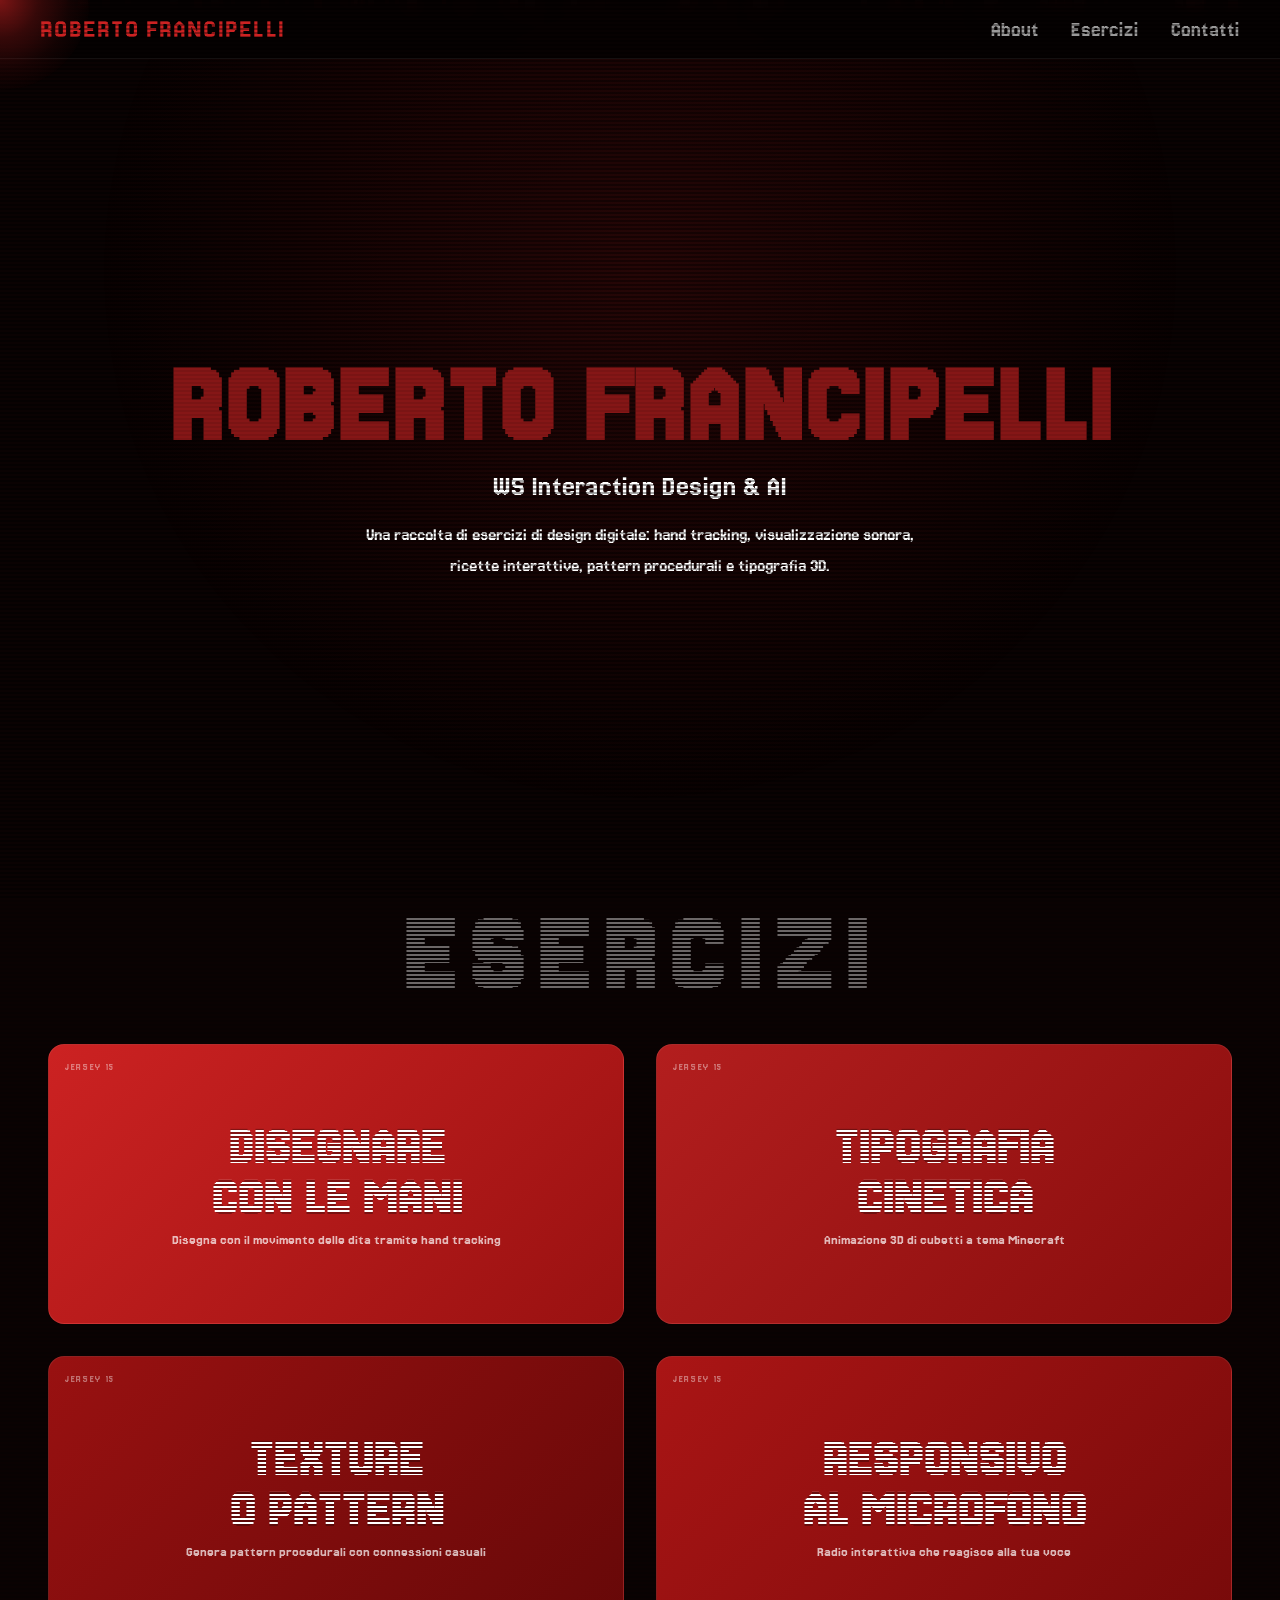
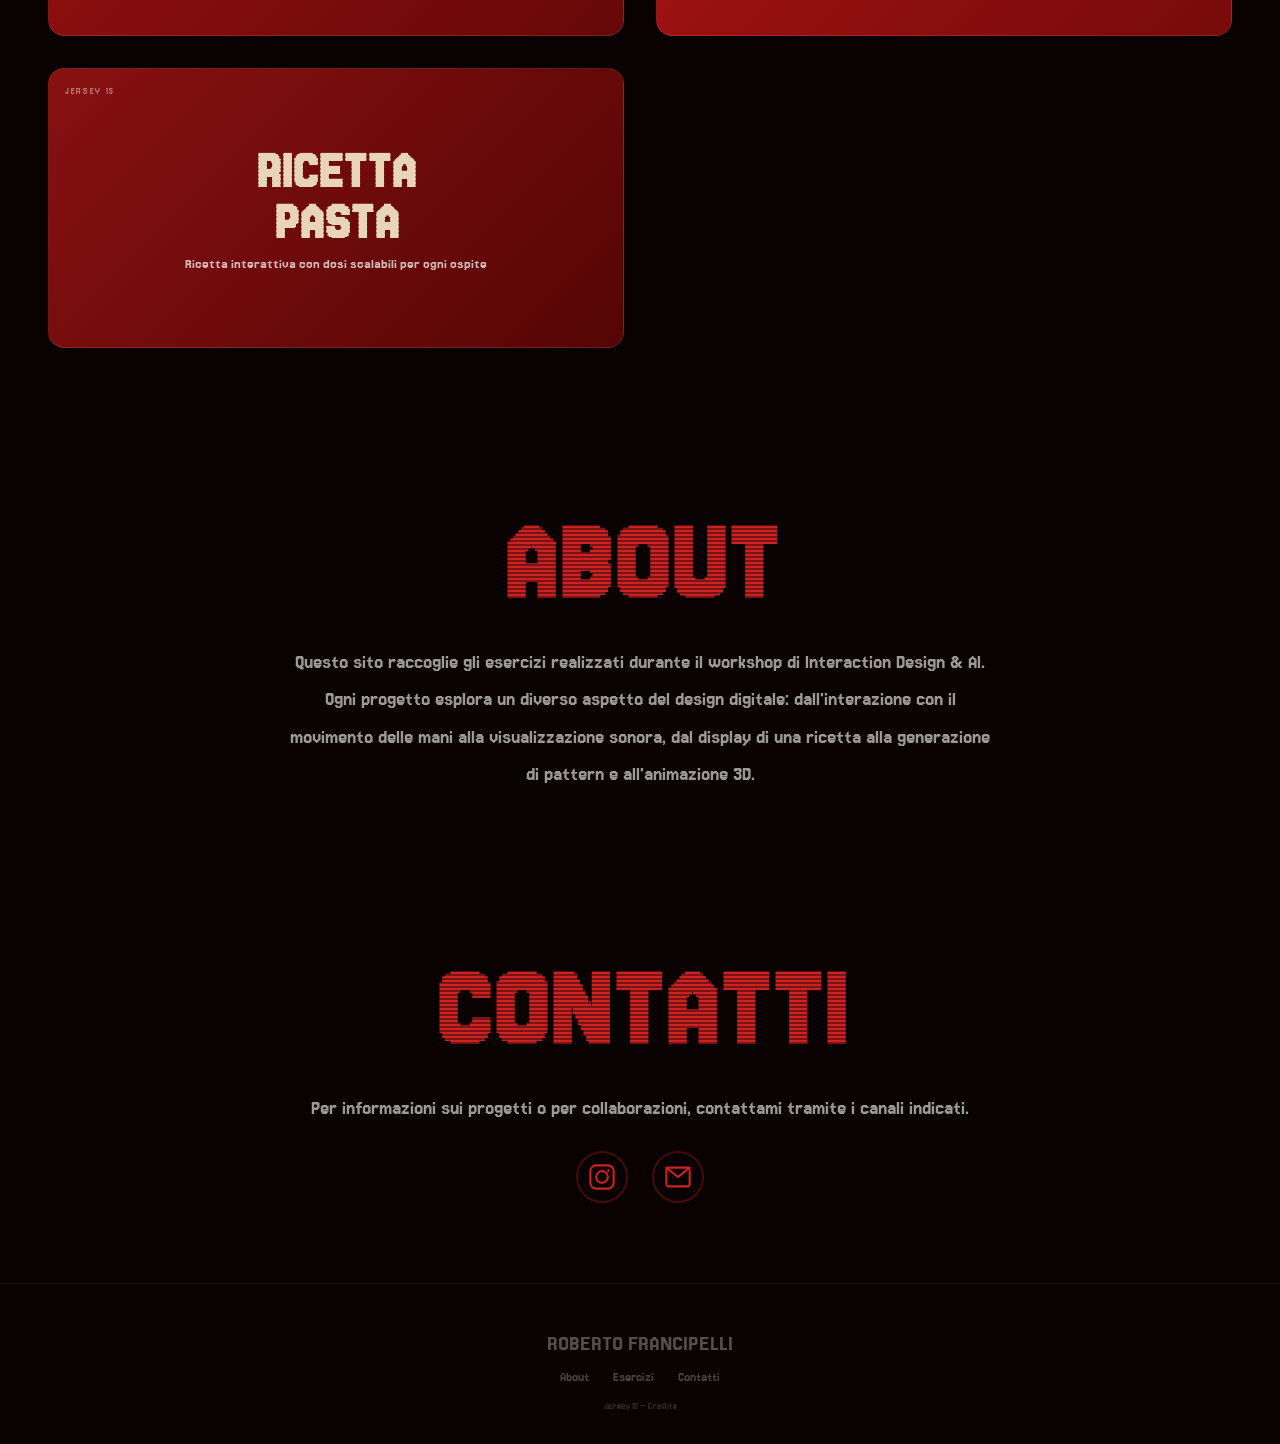
==== codebase/index.html @ 9c60e5fd "Card gradients changed to red shades" ====
<!DOCTYPE html>
<html lang="it">
<head>
<meta charset="UTF-8">
<meta name="viewport" content="width=device-width, initial-scale=1.0">
<title>SITO — Raccolta Esercizi</title>
<link rel="preconnect" href="https://fonts.googleapis.com">
<link rel="preconnect" href="https://fonts.gstatic.com" crossorigin>
<link href="https://fonts.googleapis.com/css2?family=Jersey+10&family=Jersey+15&family=Jersey+20&family=Jersey+25&display=swap" rel="stylesheet">
<style>
* { margin: 0; padding: 0; box-sizing: border-box; }
html, body { width: 100%; min-height: 100vh; }

body {
  font-family: 'Jersey 15', sans-serif;
  background-color: #0a0202;
  background-image: repeating-linear-gradient(
    0deg,
    transparent,
    transparent 2px,
    rgba(0,0,0,0.2) 2px,
    rgba(0,0,0,0.2) 4px
  );
  color: #fff;
  position: relative;
  overflow-x: hidden;
}

/* ── Scanlines CRT overlay ── */
body::after {
  content: '';
  position: fixed;
  inset: 0;
  background: repeating-linear-gradient(
    0deg,
    transparent,
    transparent 2px,
    rgba(0,0,0,0.35) 2px,
    rgba(0,0,0,0.35) 4px
  );
  pointer-events: none;
  z-index: 9998;
}

/* ── Pixel particles ── */
.particles {
  position: fixed;
  inset: 0;
  overflow: hidden;
  pointer-events: none;
  z-index: 0;
}

.pixel {
  position: absolute;
  width: 6px;
  height: 6px;
  background: rgba(204,34,34,0.25);
  image-rendering: pixelated;
  animation: float linear infinite;
}

@keyframes float {
  0%   { transform: translateY(100vh) rotate(0deg); opacity: 0; }
  10%  { opacity: 1; }
  90%  { opacity: 1; }
  100% { transform: translateY(-10vh) rotate(360deg); opacity: 0; }
}

.nav {
  position: fixed;
  top: 0; left: 0; right: 0;
  z-index: 100;
  display: flex;
  align-items: center;
  justify-content: space-between;
  padding: 1rem 2.5rem;
  background: rgba(5,2,2,0.88);
  backdrop-filter: blur(8px);
  border-bottom: 1px solid rgba(255,255,255,0.06);
}

.nav-logo {
  font-family: 'Jersey 25', sans-serif;
  font-size: 1.6rem;
  color: #cc2222;
  letter-spacing: 0.05em;
}

.nav-links {
  display: flex;
  gap: 2rem;
  list-style: none;
}

.nav-links a {
  font-family: 'Jersey 20', sans-serif;
  font-size: 1.4rem;
  color: rgba(255,255,255,0.6);
  text-decoration: none;
  transition: color 0.2s;
}

.nav-links a:hover { color: #cc2222; }

.hero {
  min-height: 100vh;
  display: flex;
  flex-direction: column;
  align-items: center;
  justify-content: center;
  text-align: center;
  padding: 6rem 2rem 4rem;
  position: relative;
  overflow: hidden;
}

.hero::before {
  content: '';
  position: absolute;
  inset: 0;
  background: radial-gradient(ellipse at 50% 30%, rgba(204,34,34,0.15) 0%, transparent 60%);
  pointer-events: none;
}

.hero h1 {
  font-family: 'Jersey 25', sans-serif;
  font-size: clamp(3.5rem, 10vw, 7rem);
  line-height: 1;
  position: relative;
  background: repeating-linear-gradient(
    0deg,
    #cc2222,
    #cc2222 2px,
    #7a1414 2px,
    #7a1414 4px
  );
  -webkit-background-clip: text;
  background-clip: text;
  -webkit-text-fill-color: transparent;
  color: transparent;
}

.hero .sottotitolo {
  font-family: 'Jersey 20', sans-serif;
  font-size: clamp(1.2rem, 2.5vw, 1.8rem);
  color: #fff;
  margin-top: 0.6rem;
  position: relative;
}

.hero .descrizione {
  font-family: 'Jersey 15', sans-serif;
  font-size: clamp(1rem, 1.5vw, 1.2rem);
  color: #fff;
  max-width: 560px;
  margin-top: 1.2rem;
  line-height: 1.6;
  position: relative;
}

.section-title {
  font-family: 'Jersey 25', sans-serif;
  font-size: clamp(3.5rem, 10vw, 7rem);
  text-align: center;
  margin-bottom: 2rem;
  letter-spacing: 0.1em;
  position: relative;
  background: repeating-linear-gradient(
    0deg,
    rgba(255,255,255,0.4),
    rgba(255,255,255,0.4) 2px,
    rgba(0,0,0,0.3) 2px,
    rgba(0,0,0,0.3) 4px
  );
  -webkit-background-clip: text;
  background-clip: text;
  -webkit-text-fill-color: transparent;
  color: transparent;
}

.exercises {
  width: 100%;
  padding: 0 3rem 5rem;
}

.grid {
  display: grid;
  grid-template-columns: repeat(2, 1fr);
  gap: 2rem;
}

.card {
  border-radius: 16px;
  padding: 4rem 2rem;
  display: flex;
  flex-direction: column;
  justify-content: center;
  align-items: center;
  text-align: center;
  cursor: pointer;
  text-decoration: none;
  color: #fff;
  position: relative;
  min-height: 280px;
  border: 1px solid rgba(255,255,255,0.08);
  transition: transform 0.35s cubic-bezier(0.25,0.46,0.45,0.94), box-shadow 0.35s ease;
}

.card:hover {
  transform: translateY(-6px);
  box-shadow: 0 20px 40px rgba(0,0,0,0.4);
}

.card h2 {
  font-family: 'Jersey 25', sans-serif;
  font-size: clamp(2rem, 4vw, 3.5rem);
  margin-bottom: 0.5rem;
  position: relative;
  z-index: 1;
  background: repeating-linear-gradient(
    0deg,
    #fff,
    #fff 2px,
    rgba(0,0,0,0.3) 2px,
    rgba(0,0,0,0.3) 4px
  );
  -webkit-background-clip: text;
  background-clip: text;
  -webkit-text-fill-color: transparent;
  color: transparent;
}

.card p {
  font-family: 'Jersey 15', sans-serif;
  font-size: clamp(0.8rem, 1.2vw, 1rem);
  opacity: 0.7;
  position: relative;
  z-index: 1;
}

.card-etichetta {
  position: absolute;
  top: 1rem;
  left: 1rem;
  font-family: 'Jersey 10', sans-serif;
  font-size: 0.7rem;
  text-transform: uppercase;
  letter-spacing: 0.15em;
  opacity: 0.4;
}

.card-disegnare  { background: linear-gradient(135deg, #cc2222, #991111); }
.card-tipografia { background: linear-gradient(135deg, #b31e1e, #880d0d); }
.card-texture    { background: linear-gradient(135deg, #991111, #660808); }
.card-responsivo { background: linear-gradient(135deg, #aa1515, #770a0a); }
.card-ricetta    { background: linear-gradient(135deg, #881111, #550505); }
.card-ricetta h2 { -webkit-text-fill-color: #e8d5b7; color: #e8d5b7; }

/* ── About ── */
.section {
  width: 100%;
  padding: 5rem 3rem;
  text-align: center;
}

.section-content {
  max-width: 700px;
  margin: 0 auto;
}

.section h2 {
  font-family: 'Jersey 25', sans-serif;
  font-size: clamp(3.5rem, 10vw, 7rem);
  margin-bottom: 1.5rem;
  position: relative;
  background: repeating-linear-gradient(
    0deg,
    #cc2222,
    #cc2222 2px,
    #7a1414 2px,
    #7a1414 4px
  );
  -webkit-background-clip: text;
  background-clip: text;
  -webkit-text-fill-color: transparent;
  color: transparent;
}

.section p {
  font-family: 'Jersey 15', sans-serif;
  font-size: clamp(1rem, 1.8vw, 1.3rem);
  color: rgba(255,255,255,0.6);
  line-height: 1.8;
}

.contatti-icons {
  display: flex;
  justify-content: center;
  gap: 1.5rem;
  margin-top: 1.5rem;
}

.contatti-icon {
  display: flex;
  align-items: center;
  justify-content: center;
  width: 52px;
  height: 52px;
  border: 2px solid rgba(204,34,34,0.3);
  border-radius: 50%;
  color: #cc2222;
  transition: all 0.3s ease;
}

.contatti-icon:hover {
  background: rgba(204,34,34,0.1);
  border-color: #cc2222;
  transform: translateY(-3px);
}

.contatti-link {
  display: inline-block;
  font-family: 'Jersey 20', sans-serif;
  font-size: clamp(1.2rem, 2vw, 1.6rem);
  color: #cc2222;
  text-decoration: none;
  border: 2px solid rgba(204,34,34,0.3);
  padding: 0.8rem 2rem;
  border-radius: 8px;
  margin-top: 1.5rem;
  transition: all 0.3s ease;
}

.contatti-link:hover {
  background: rgba(204,34,34,0.1);
  border-color: #cc2222;
}

/* ── Footer ── */
footer {
  text-align: center;
  padding: 3rem 2rem 2rem;
  border-top: 1px solid rgba(255,255,255,0.06);
}

.footer-brand {
  font-family: 'Jersey 25', sans-serif;
  font-size: 1.4rem;
  color: rgba(255,255,255,0.3);
  margin-bottom: 1rem;
}

.footer-links {
  display: flex;
  justify-content: center;
  gap: 1.5rem;
  margin-bottom: 1rem;
  flex-wrap: wrap;
}

.footer-links a {
  font-family: 'Jersey 15', sans-serif;
  font-size: 0.9rem;
  color: rgba(255,255,255,0.25);
  text-decoration: none;
  transition: color 0.2s;
}

.footer-links a:hover { color: #cc2222; }

.footer-copy {
  font-family: 'Jersey 10', sans-serif;
  font-size: 0.7rem;
  color: rgba(255,255,255,0.15);
}

/* ── Responsive ── */
@media (max-width: 900px) {
  .grid { grid-template-columns: repeat(2, 1fr); }
}

@media (max-width: 600px) {
  .grid { grid-template-columns: 1fr; }
  .nav { padding: 0.8rem 1.2rem; }
  .nav-links { gap: 1rem; }
  .hero { min-height: 80vh; padding: 5rem 1.5rem 3rem; }
  .exercises { padding: 0 1.2rem 3rem; }
  .card { min-height: 160px; padding: 1.8rem 1rem; }
}
</style>
</head>
<body>

  <div class="particles" id="particles"></div>

  <script>
  const colors = ['rgba(204,34,34,0.3)', 'rgba(204,34,34,0.2)', 'rgba(255,80,80,0.15)', 'rgba(150,20,20,0.25)'];
  const sizes = [4, 6, 8, 10];
  const p = document.getElementById('particles');
  for (let i = 0; i < 60; i++) {
    const el = document.createElement('div');
    el.className = 'pixel';
    el.style.left = Math.random() * 100 + '%';
    el.style.width = sizes[Math.floor(Math.random() * sizes.length)] + 'px';
    el.style.height = el.style.width;
    el.style.background = colors[Math.floor(Math.random() * colors.length)];
    el.style.animationDuration = (25 + Math.random() * 30) + 's';
    el.style.animationDelay = (Math.random() * 30) + 's';
    p.appendChild(el);
  }

  /* ── Cursor glow + sparks ── */
  const glow = document.createElement('div');
  glow.style.cssText = 'position:fixed;pointer-events:none;z-index:9999;width:180px;height:180px;border-radius:50%;background:radial-gradient(circle,rgba(204,34,34,0.6),rgba(204,34,34,0.25) 30%,rgba(204,34,34,0.08) 55%,transparent 75%);transform:translate(-50%,-50%)';
  document.body.appendChild(glow);

  document.addEventListener('mousemove', (e) => {
    glow.style.left = e.clientX + 'px';
    glow.style.top = e.clientY + 'px';

    if (Math.random() > 0.7) {
      const spark = document.createElement('div');
      const size = 3 + Math.random() * 5;
      const angle = Math.random() * Math.PI * 2;
      const dist = 20 + Math.random() * 40;
      spark.style.cssText = `position:fixed;left:${e.clientX}px;top:${e.clientY}px;width:${size}px;height:${size}px;background:rgba(204,34,34,${0.3 + Math.random()*0.4});border-radius:50%;pointer-events:none;z-index:9999;transition:transform ${0.5 + Math.random()*0.5}s linear,opacity ${0.5 + Math.random()*0.5}s ease`;
      document.body.appendChild(spark);
      requestAnimationFrame(() => {
        spark.style.transform = `translate(${Math.cos(angle)*dist}px,${Math.sin(angle)*dist}px) scale(0)`;
        spark.style.opacity = '0';
      });
      setTimeout(() => spark.remove(), 1000);
    }
  });
  </script>

  <nav class="nav">
    <div class="nav-logo">ROBERTO FRANCIPELLI</div>
    <ul class="nav-links">
      <li><a href="#about">About</a></li>
      <li><a href="#esercizi">Esercizi</a></li>
      <li><a href="#contatti">Contatti</a></li>
    </ul>
  </nav>

  <section class="hero">
    <h1>ROBERTO FRANCIPELLI</h1>
    <p class="sottotitolo">WS Interaction Design &amp; AI</p>
    <p class="descrizione">Una raccolta di esercizi di design digitale: hand tracking, visualizzazione sonora, ricette interattive, pattern procedurali e tipografia 3D.</p>
  </section>

  <section class="exercises" id="esercizi">
    <h2 class="section-title">ESERCIZI</h2>
    <div class="grid">

      <a class="card card-disegnare" href="../DISEGNARE CON LE MANI/codebase/index.html">
        <span class="card-etichetta">Jersey 15</span>
        <h2>DISEGNARE<br>CON LE MANI</h2>
        <p>Disegna con il movimento delle dita tramite hand tracking</p>
      </a>

      <a class="card card-tipografia" href="../TIPOGRAFIA CINETICA/index.html">
        <span class="card-etichetta">Jersey 15</span>
        <h2>TIPOGRAFIA<br>CINETICA</h2>
        <p>Animazione 3D di cubetti a tema Minecraft</p>
      </a>

      <a class="card card-texture" href="../TEXTURE O PATTERN/index.html">
        <span class="card-etichetta">Jersey 15</span>
        <h2>TEXTURE<br>O PATTERN</h2>
        <p>Genera pattern procedurali con connessioni casuali</p>
      </a>

      <a class="card card-responsivo" href="../RESPONSIVO AL MICROFONO/codebase/index.html">
        <span class="card-etichetta">Jersey 15</span>
        <h2>RESPONSIVO<br>AL MICROFONO</h2>
        <p>Radio interattiva che reagisce alla tua voce</p>
      </a>

      <a class="card card-ricetta" href="../RICETTA PASTA CON IL NERO DI SEPPIA/index.html">
        <span class="card-etichetta">Jersey 15</span>
        <h2>RICETTA<br>PASTA</h2>
        <p>Ricetta interattiva con dosi scalabili per ogni ospite</p>
      </a>

    </div>
  </section>

  <section class="section" id="about">
    <div class="section-content">
      <h2>ABOUT</h2>
      <p>Questo sito raccoglie gli esercizi realizzati durante il workshop di Interaction Design &amp; AI. Ogni progetto esplora un diverso aspetto del design digitale: dall'interazione con il movimento delle mani alla visualizzazione sonora, dal display di una ricetta alla generazione di pattern e all'animazione 3D.</p>
    </div>
  </section>

  <section class="section" id="contatti">
    <div class="section-content">
      <h2>CONTATTI</h2>
      <p>Per informazioni sui progetti o per collaborazioni, contattami tramite i canali indicati.</p>
      <div class="contatti-icons">
        <a class="contatti-icon" href="https://instagram.com" target="_blank" rel="noopener" aria-label="Instagram">
          <svg width="28" height="28" viewBox="0 0 24 24" fill="none" stroke="currentColor" stroke-width="1.8" stroke-linecap="round" stroke-linejoin="round">
            <rect x="2" y="2" width="20" height="20" rx="5" ry="5"/>
            <circle cx="12" cy="12" r="5"/>
            <circle cx="17.5" cy="6.5" r="1.2" fill="currentColor" stroke="none"/>
          </svg>
        </a>
        <a class="contatti-icon" href="mailto:roberto.francipelli@example.com" aria-label="Gmail">
          <svg width="28" height="28" viewBox="0 0 24 24" fill="none" stroke="currentColor" stroke-width="1.8" stroke-linecap="round" stroke-linejoin="round">
            <rect x="2" y="4" width="20" height="16" rx="2"/>
            <path d="M2 4l10 8 10-8"/>
          </svg>
        </a>
      </div>
    </div>
  </section>

  <footer>
    <div class="footer-brand">ROBERTO FRANCIPELLI</div>
    <div class="footer-links">
      <a href="#about">About</a>
      <a href="#esercizi">Esercizi</a>
      <a href="#contatti">Contatti</a>
    </div>
    <p class="footer-copy">Jersey 10 — Credits</p>
  </footer>

</body>
</html>
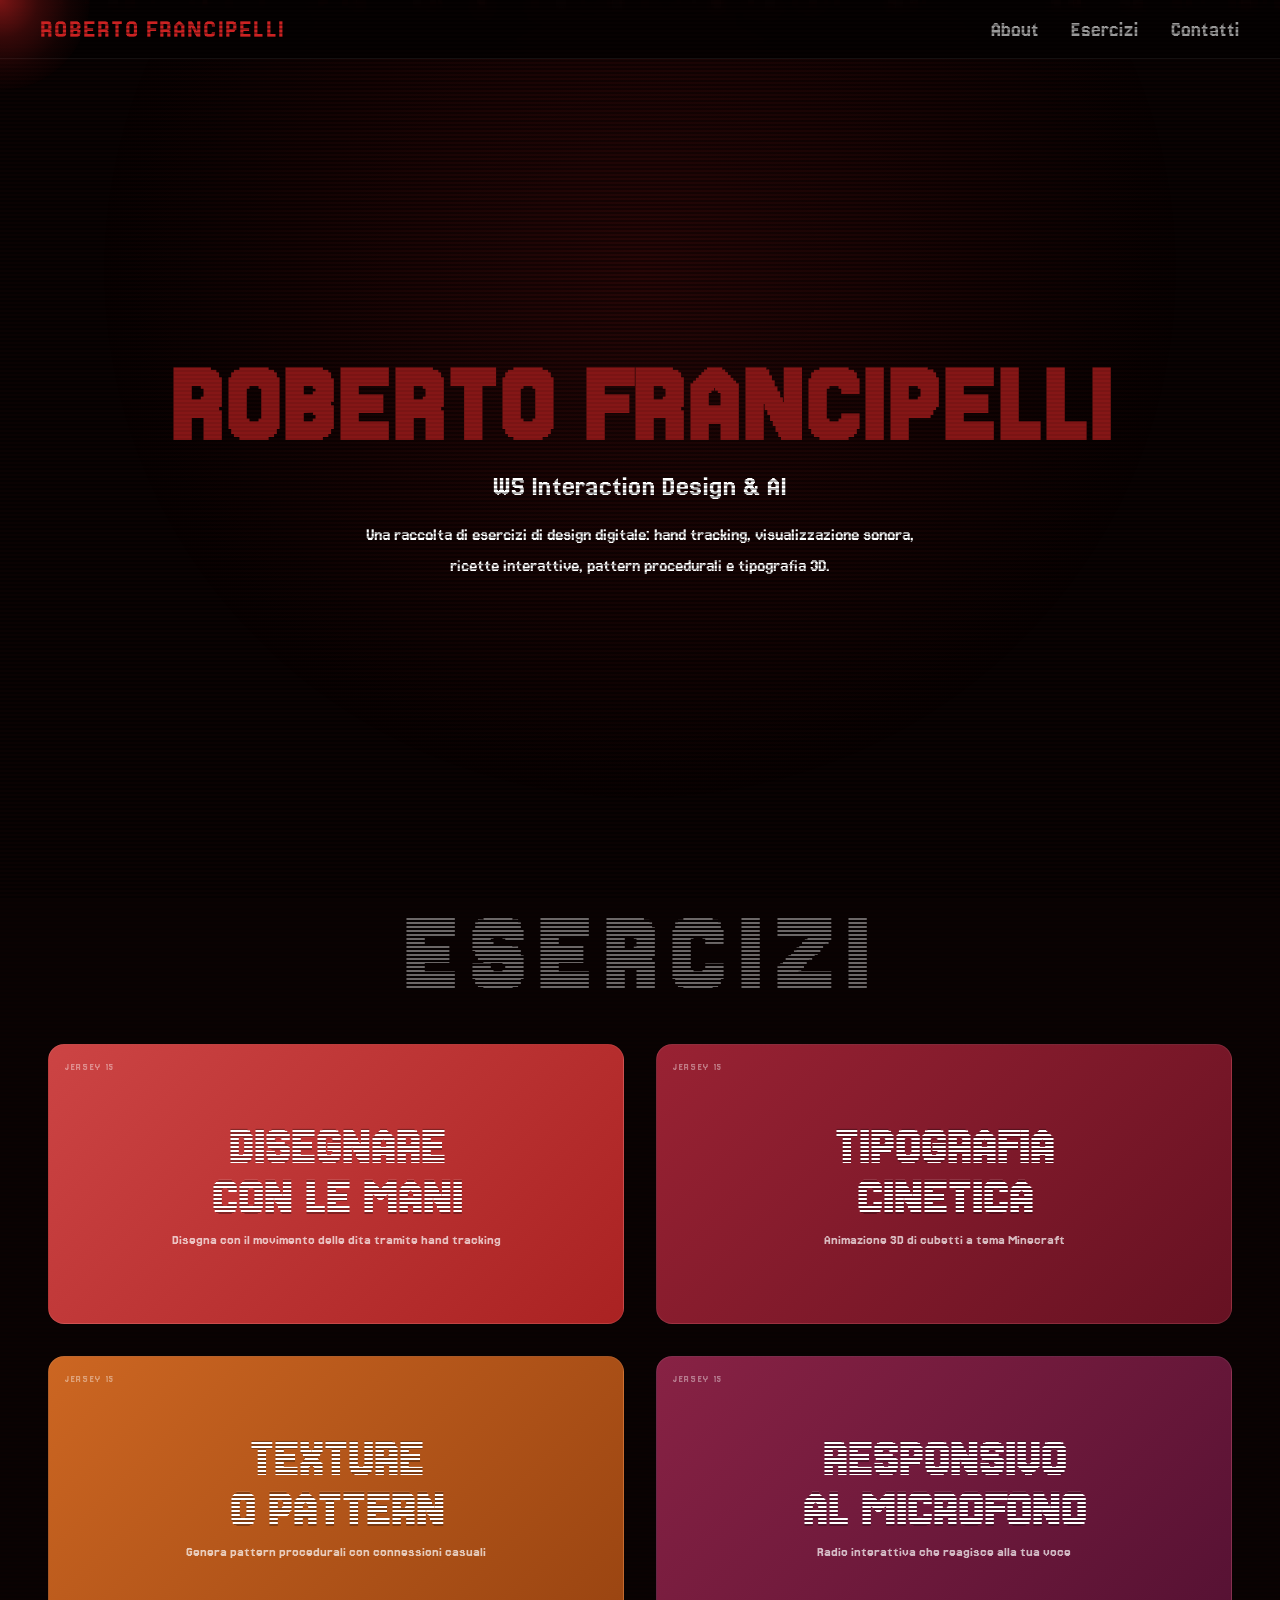
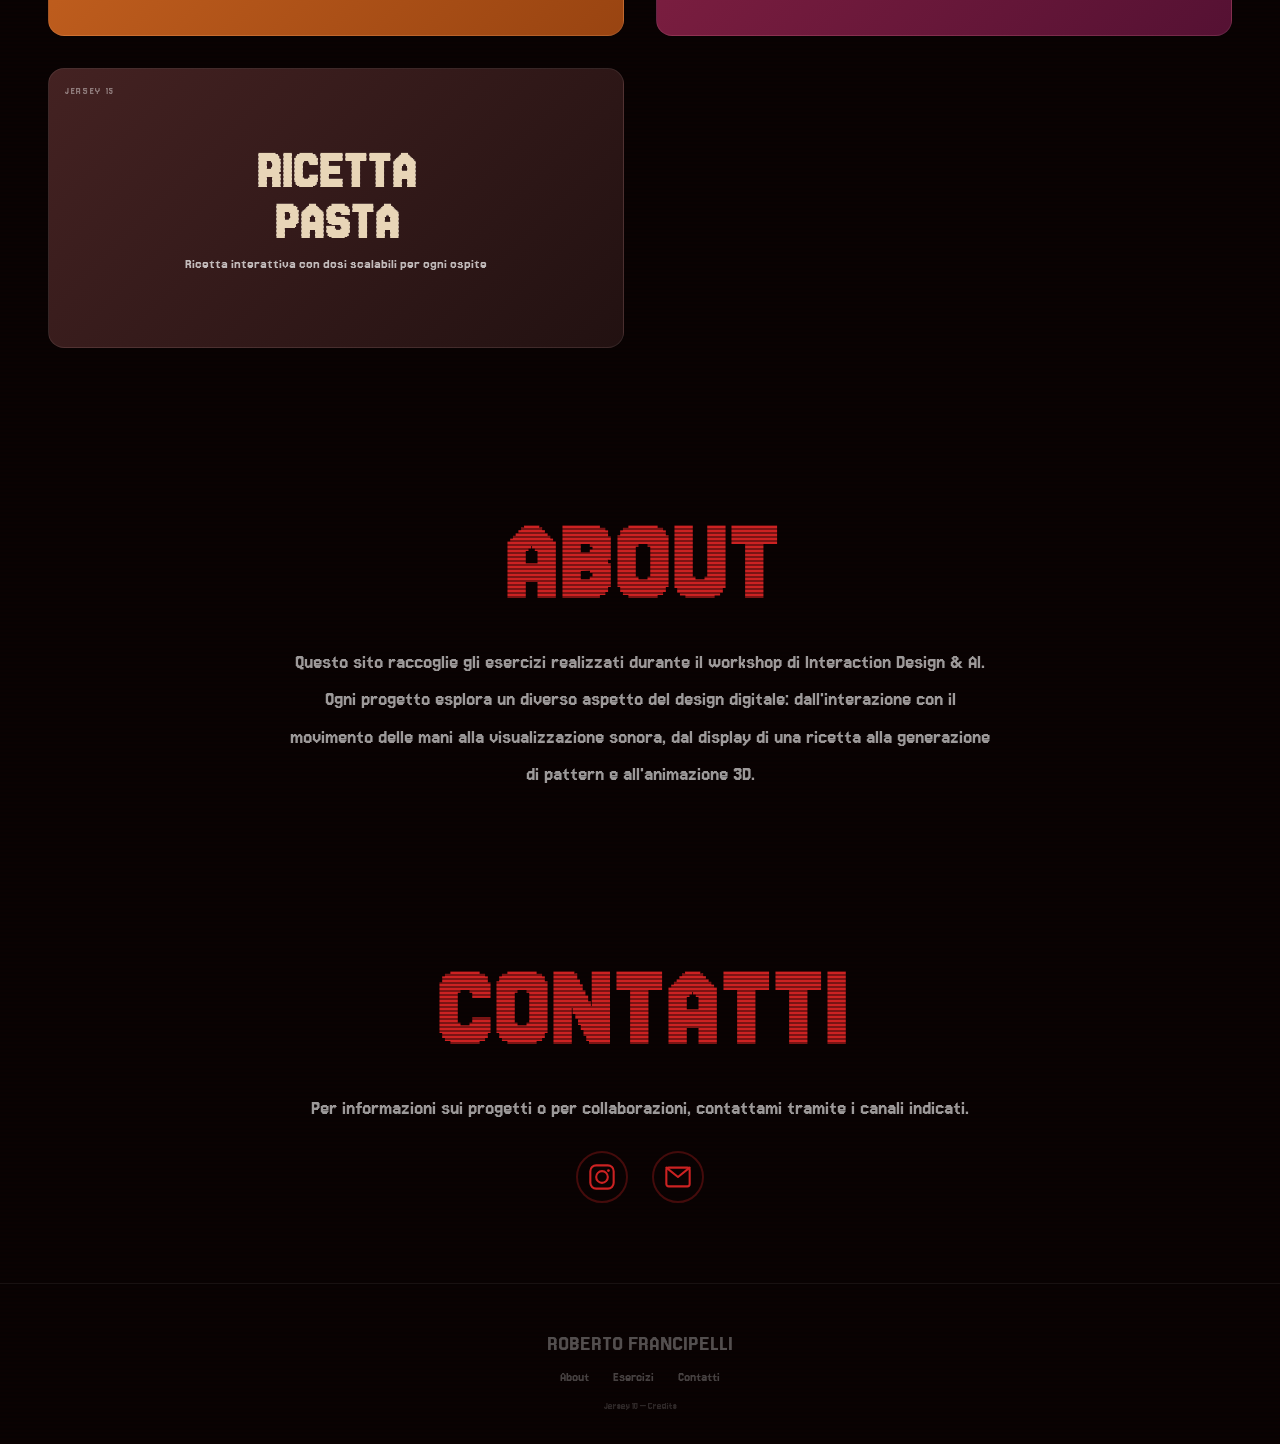
==== commit 48393c71: "More varied red gradients for cards" ====
--- a/codebase/index.html
+++ b/codebase/index.html
@@ -250,11 +250,11 @@
   opacity: 0.4;
 }
 
-.card-disegnare  { background: linear-gradient(135deg, #cc2222, #991111); }
-.card-tipografia { background: linear-gradient(135deg, #b31e1e, #880d0d); }
-.card-texture    { background: linear-gradient(135deg, #991111, #660808); }
-.card-responsivo { background: linear-gradient(135deg, #aa1515, #770a0a); }
-.card-ricetta    { background: linear-gradient(135deg, #881111, #550505); }
+.card-disegnare  { background: linear-gradient(135deg, #cc4444, #aa2222); }
+.card-tipografia { background: linear-gradient(135deg, #992233, #661122); }
+.card-texture    { background: linear-gradient(135deg, #cc6622, #994411); }
+.card-responsivo { background: linear-gradient(135deg, #882244, #551133); }
+.card-ricetta    { background: linear-gradient(135deg, #442222, #221111); }
 .card-ricetta h2 { -webkit-text-fill-color: #e8d5b7; color: #e8d5b7; }
 
 /* ── About ── */
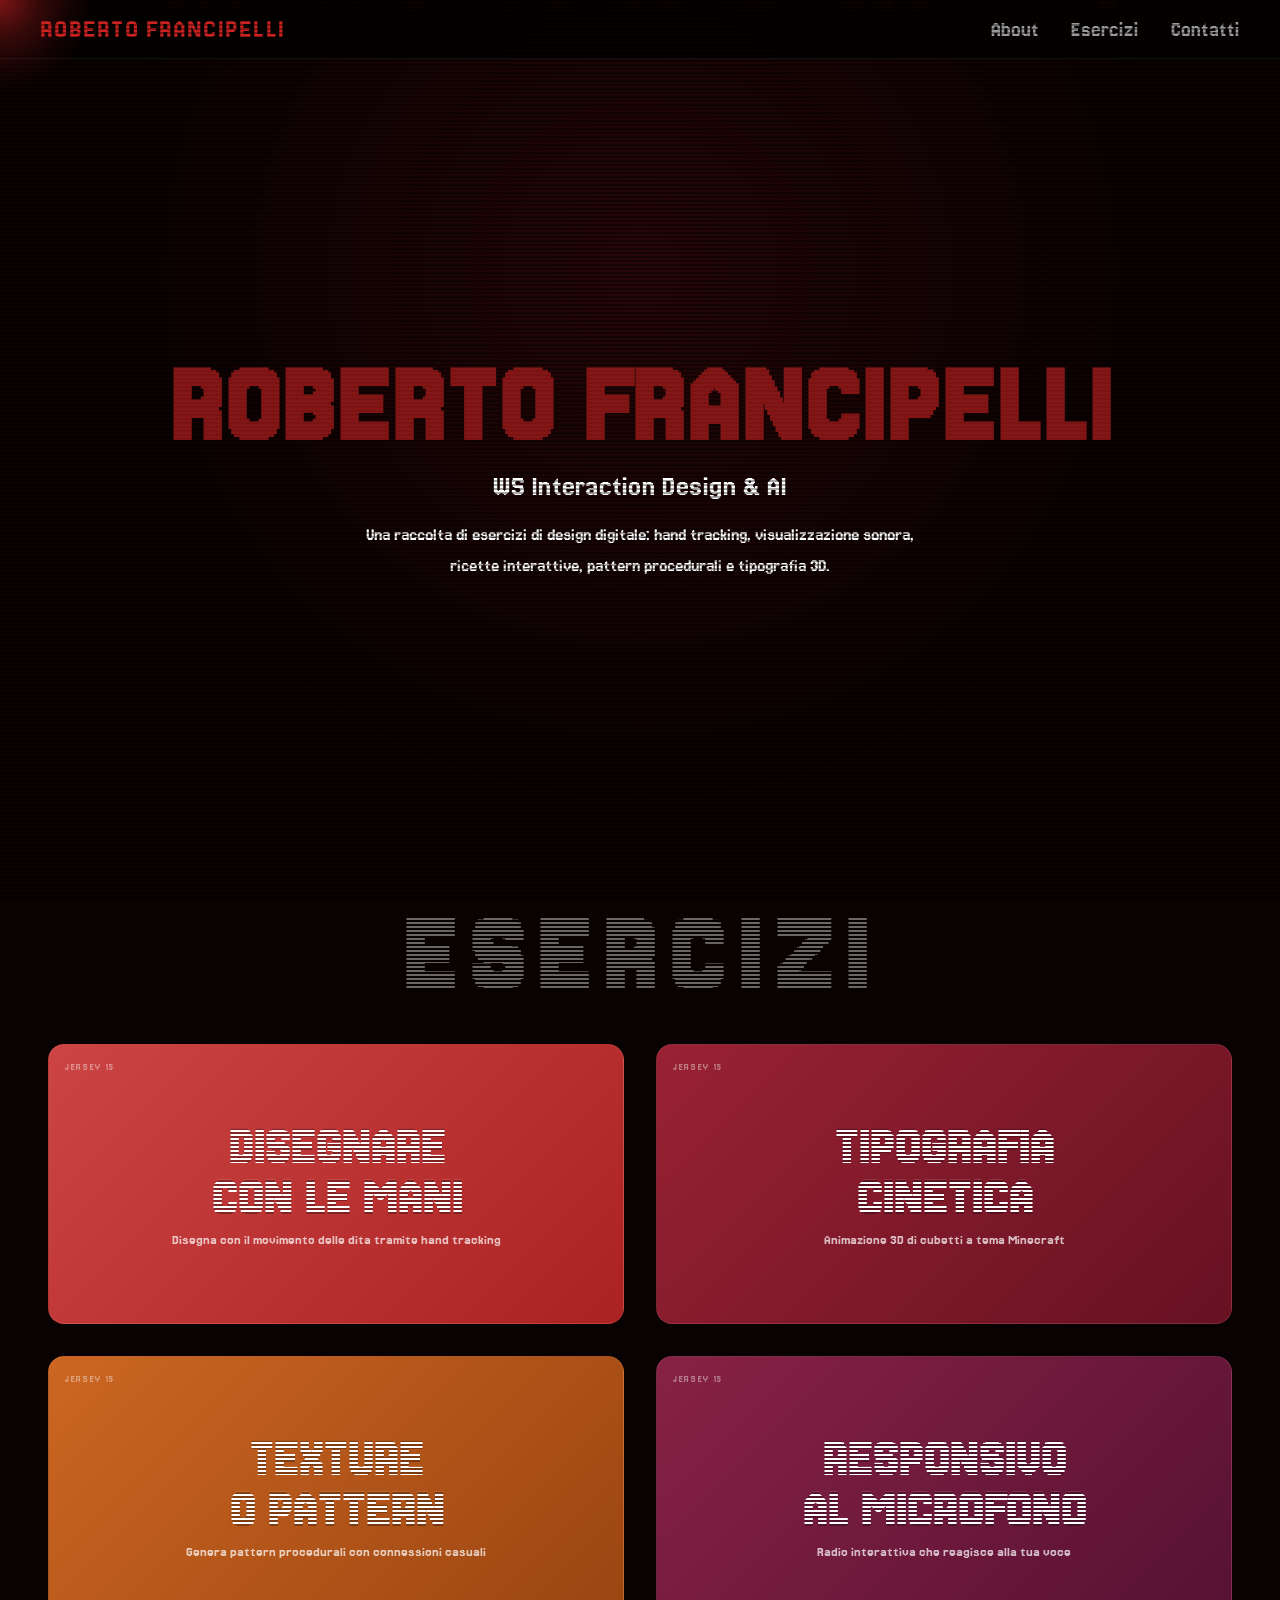
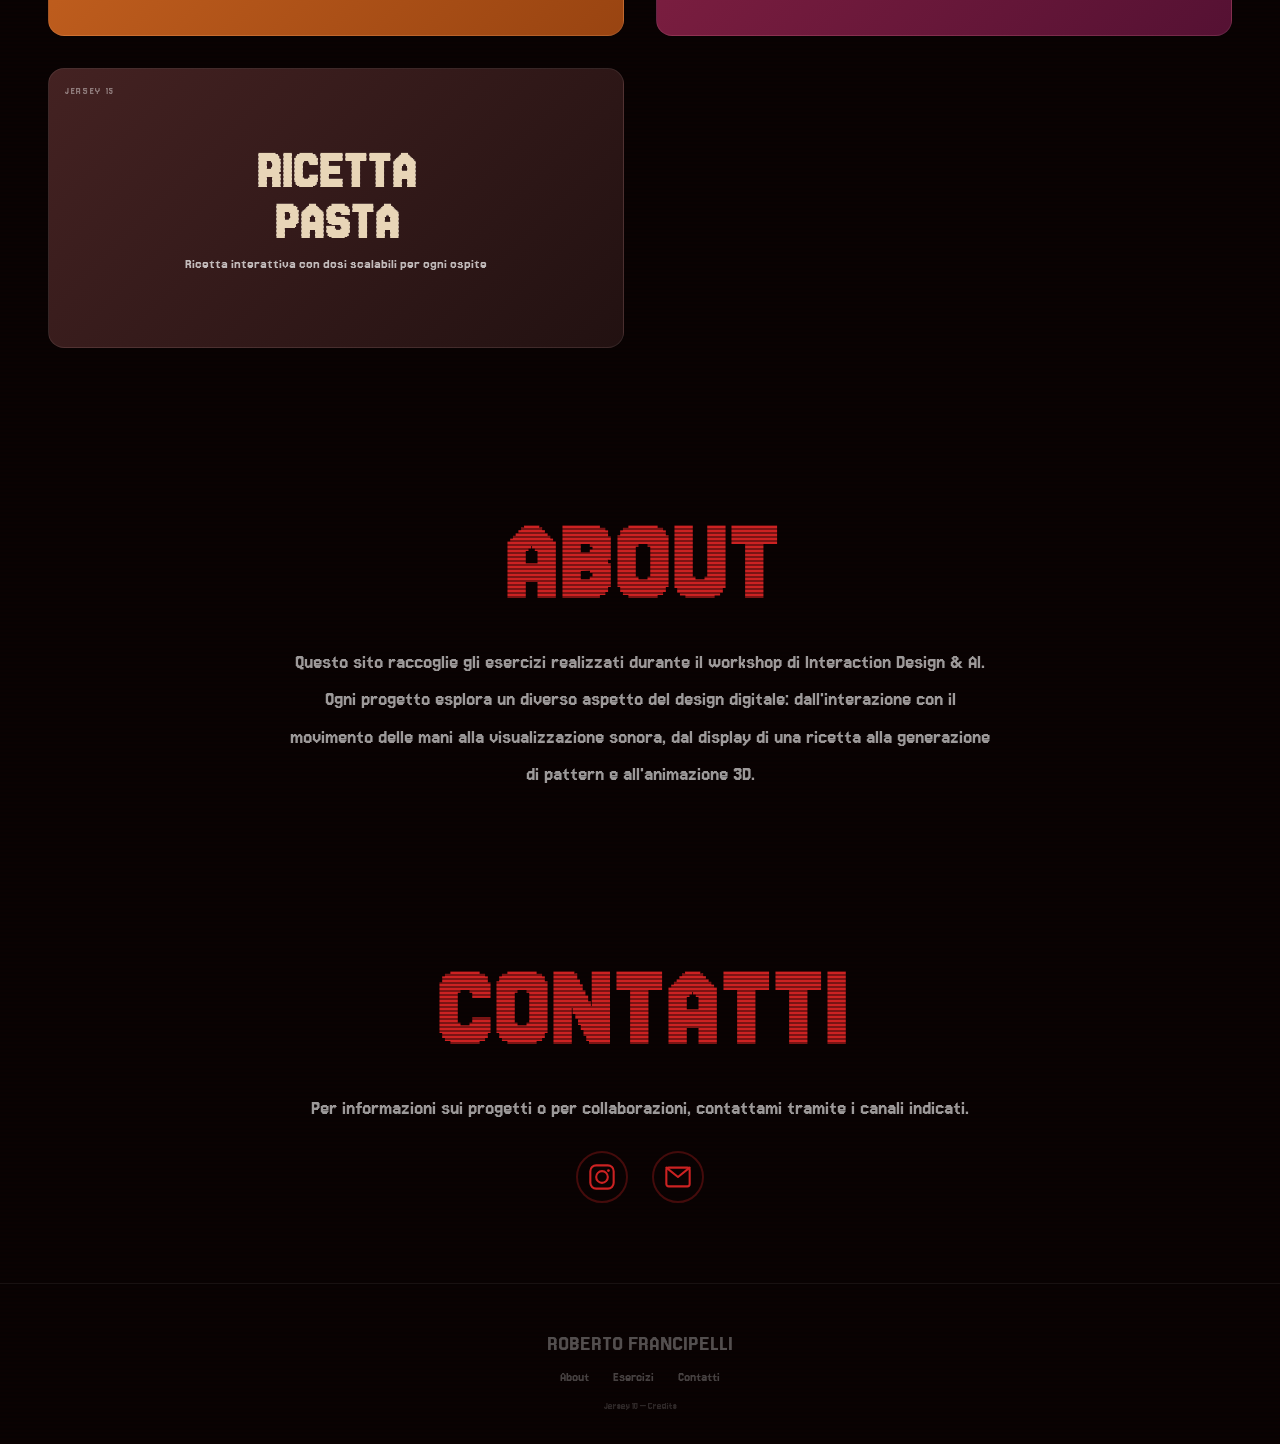
==== commit 19d0c3e2: "Update Instagram link" ====
--- a/codebase/index.html
+++ b/codebase/index.html
@@ -499,7 +499,7 @@
       <h2>CONTATTI</h2>
       <p>Per informazioni sui progetti o per collaborazioni, contattami tramite i canali indicati.</p>
       <div class="contatti-icons">
-        <a class="contatti-icon" href="https://instagram.com" target="_blank" rel="noopener" aria-label="Instagram">
+        <a class="contatti-icon" href="https://www.instagram.com/roberto_francipelli/" target="_blank" rel="noopener" aria-label="Instagram">
           <svg width="28" height="28" viewBox="0 0 24 24" fill="none" stroke="currentColor" stroke-width="1.8" stroke-linecap="round" stroke-linejoin="round">
             <rect x="2" y="2" width="20" height="20" rx="5" ry="5"/>
             <circle cx="12" cy="12" r="5"/>
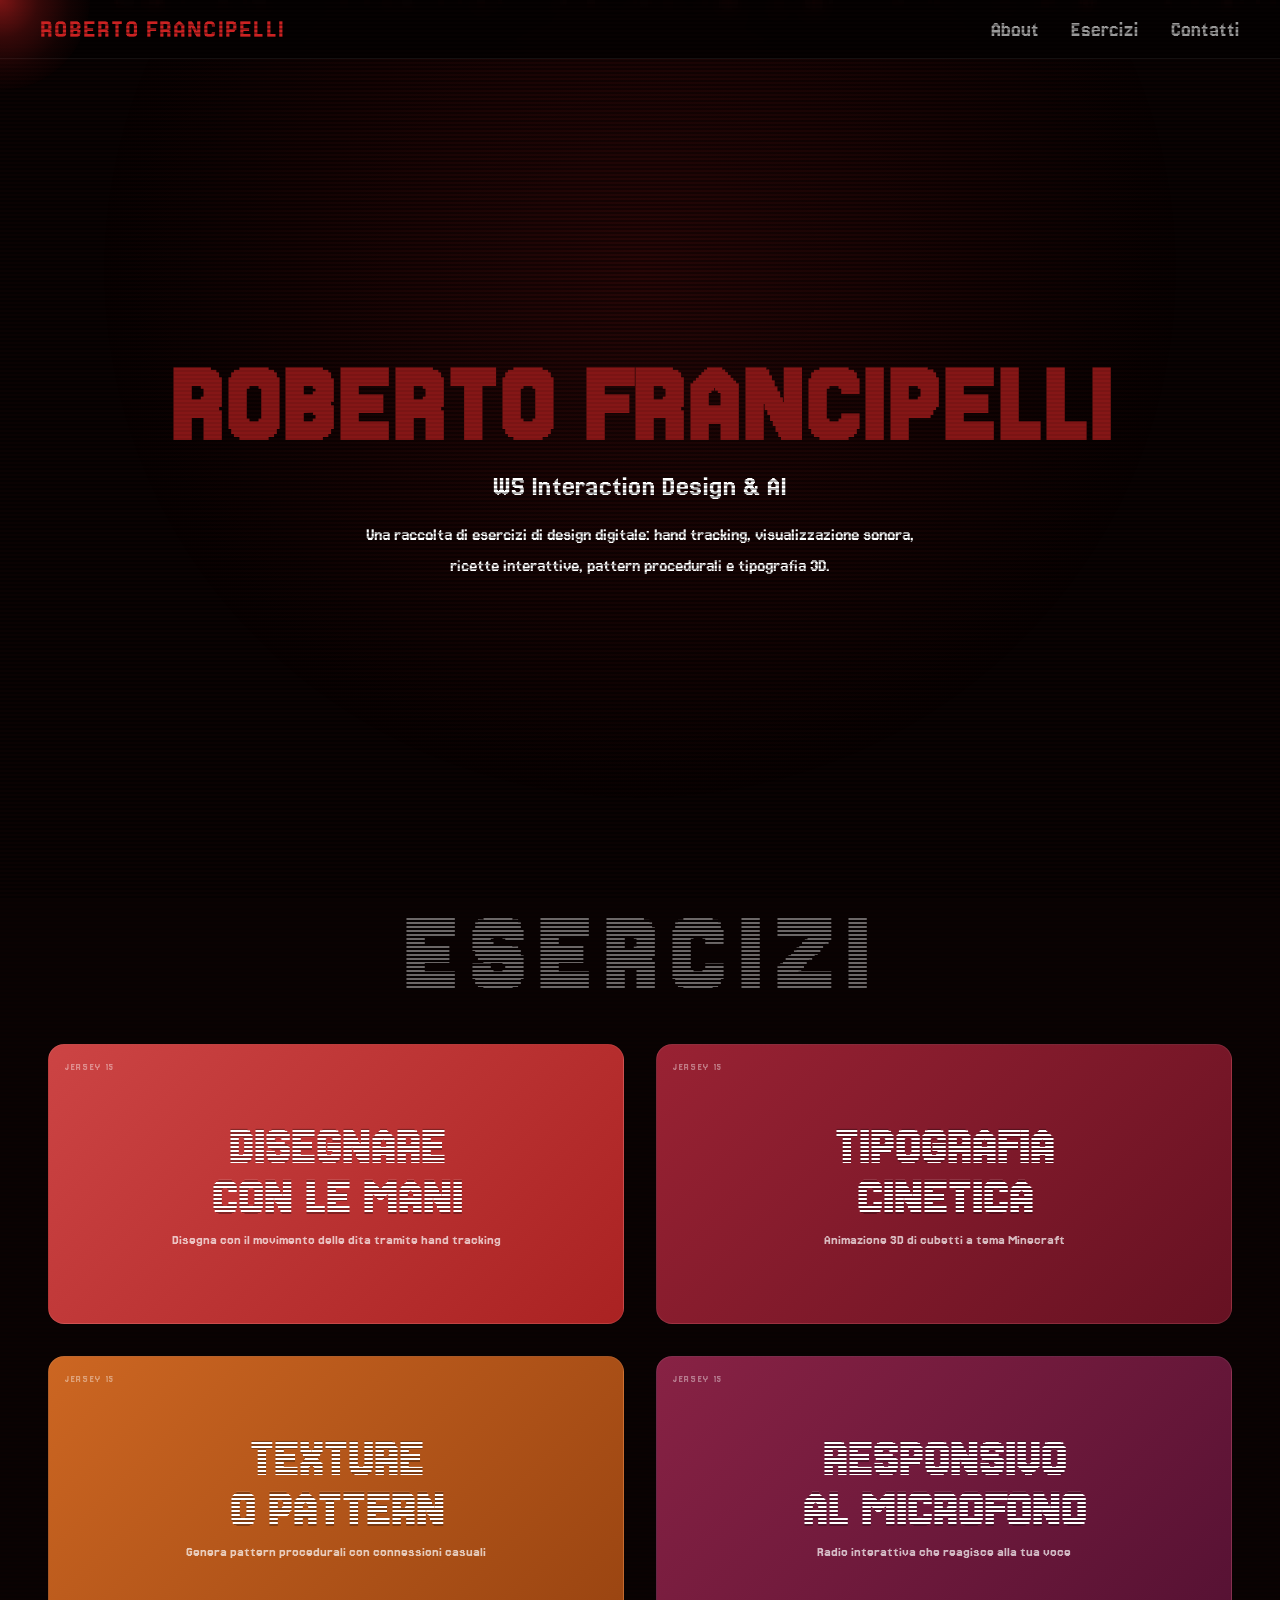
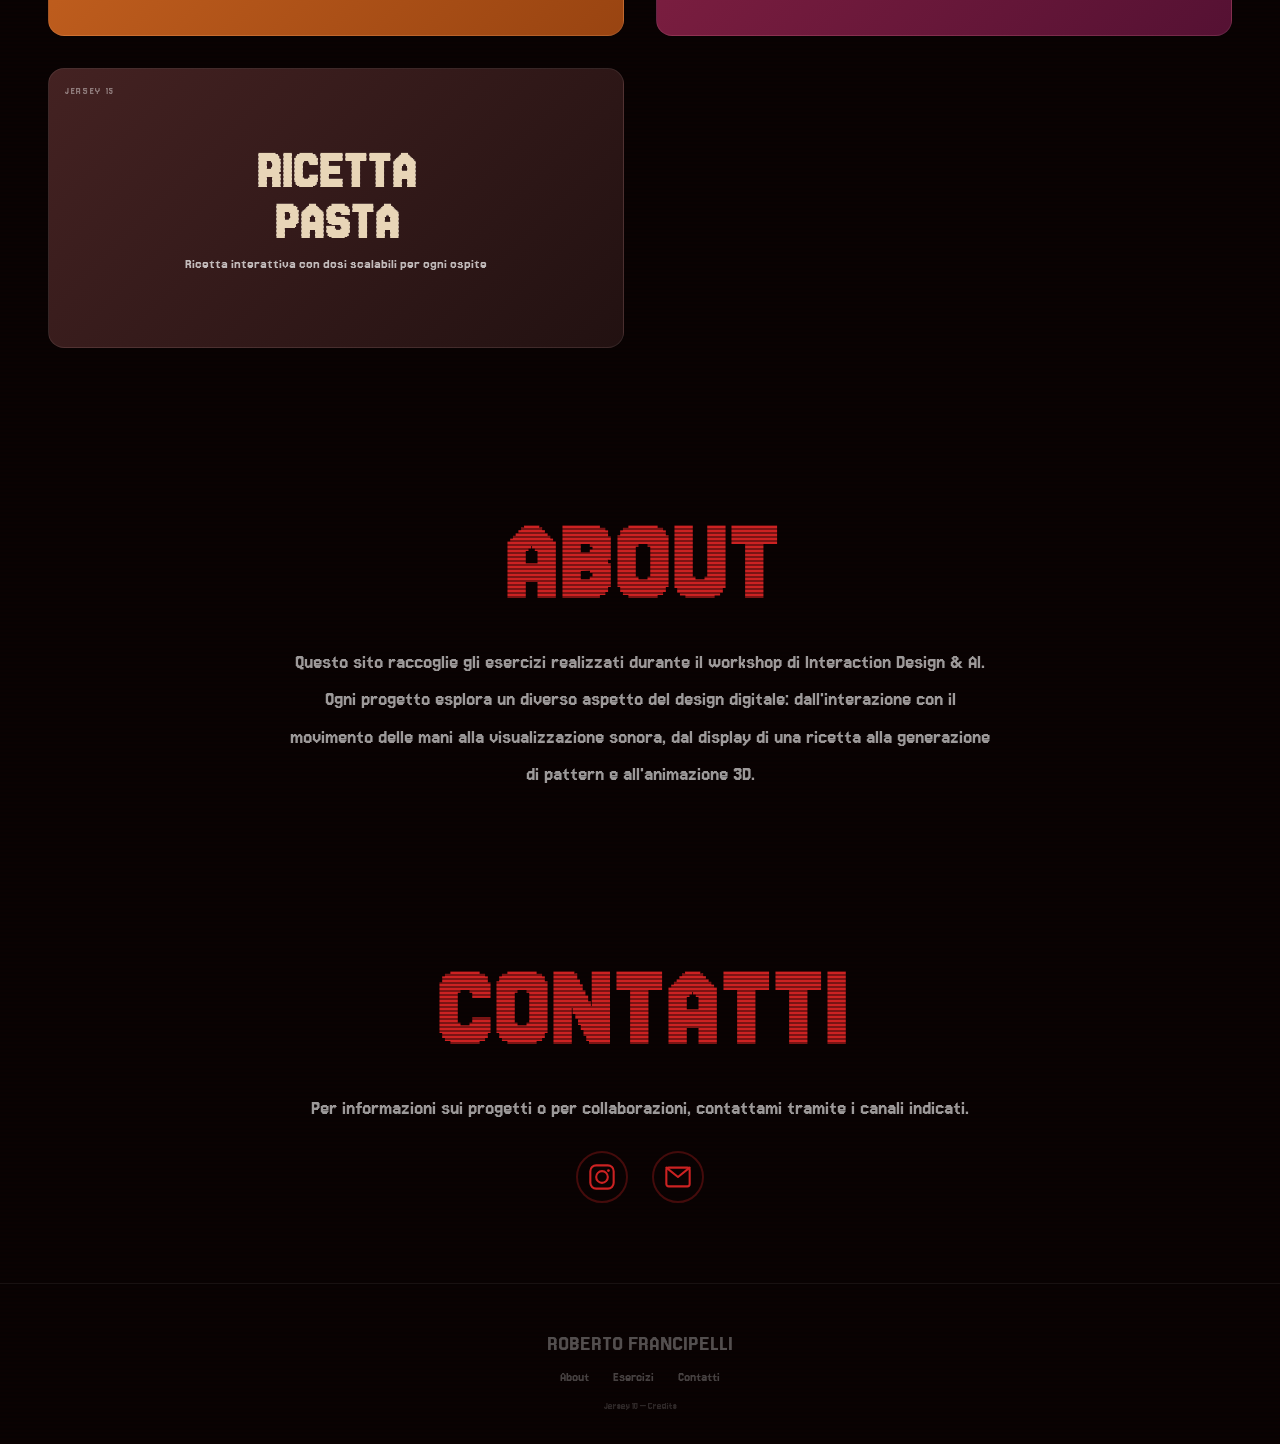
==== commit 4e7fc28f: "Update Gmail link to compose" ====
--- a/codebase/index.html
+++ b/codebase/index.html
@@ -506,7 +506,7 @@
             <circle cx="17.5" cy="6.5" r="1.2" fill="currentColor" stroke="none"/>
           </svg>
         </a>
-        <a class="contatti-icon" href="mailto:roberto.francipelli@example.com" aria-label="Gmail">
+        <a class="contatti-icon" href="https://mail.google.com/mail/?view=cm&fs=1&to=francipelli.roberto@gmail.com" target="_blank" rel="noopener" aria-label="Gmail">
           <svg width="28" height="28" viewBox="0 0 24 24" fill="none" stroke="currentColor" stroke-width="1.8" stroke-linecap="round" stroke-linejoin="round">
             <rect x="2" y="4" width="20" height="16" rx="2"/>
             <path d="M2 4l10 8 10-8"/>
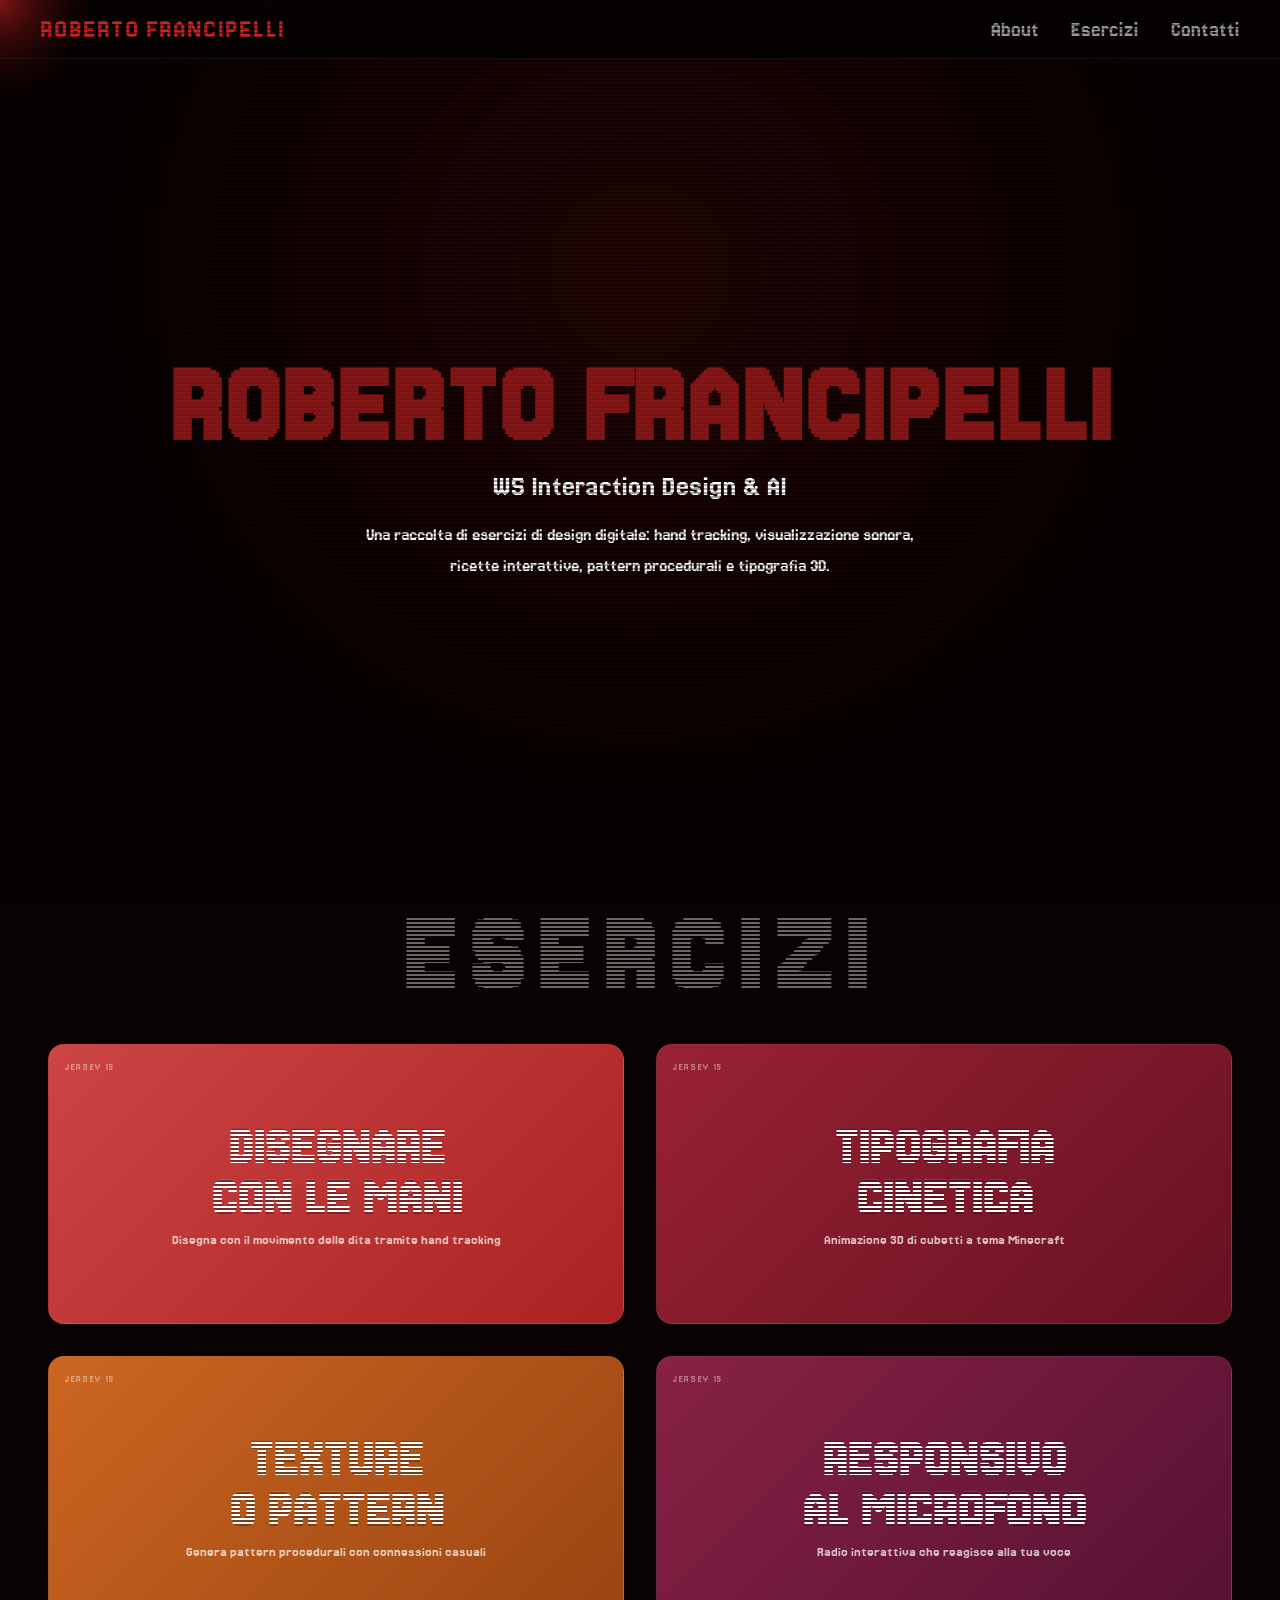
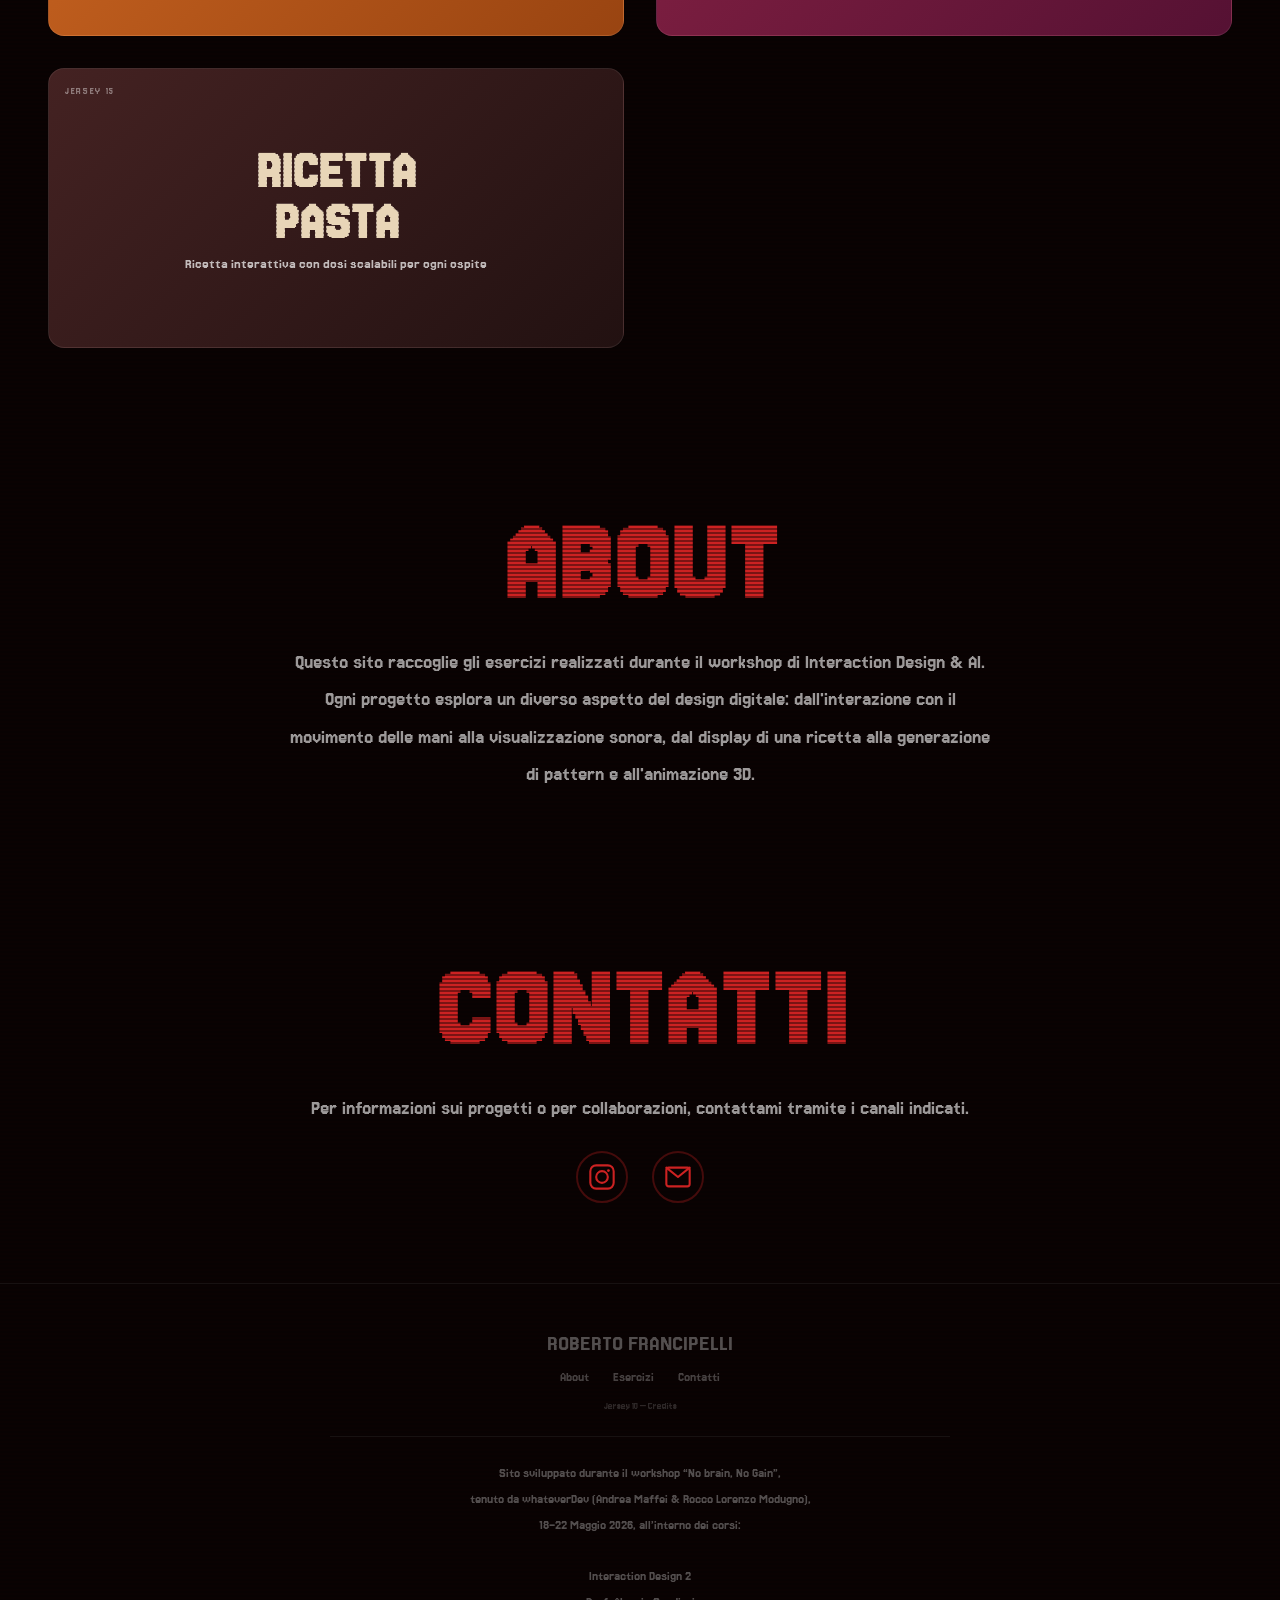
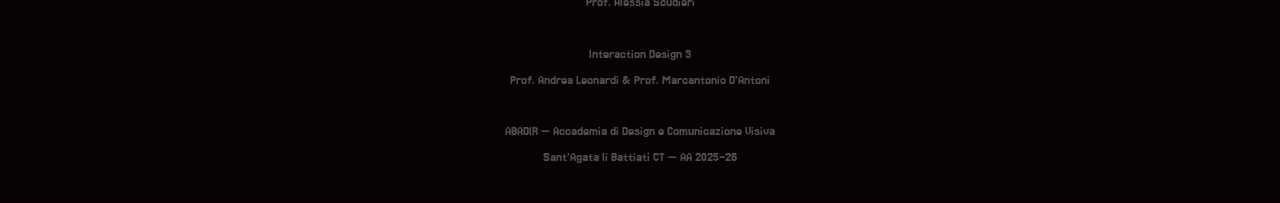
==== commit 0c2c7562: "Update footer with workshop credits info" ====
--- a/codebase/index.html
+++ b/codebase/index.html
@@ -1,4 +1,4 @@
-<!DOCTYPE html>
+﻿<!DOCTYPE html>
 <html lang="it">
 <head>
 <meta charset="UTF-8">
@@ -373,6 +373,17 @@
   font-family: 'Jersey 10', sans-serif;
   font-size: 0.7rem;
   color: rgba(255,255,255,0.15);
+}
+
+.footer-info {
+  font-family: 'Jersey 15', sans-serif;
+  font-size: 0.85rem;
+  color: rgba(255,255,255,0.3);
+  line-height: 1.9;
+  max-width: 620px;
+  margin: 1.5rem auto 0;
+  padding-top: 1.5rem;
+  border-top: 1px solid rgba(255,255,255,0.06);
 }
 
 /* ── Responsive ── */
@@ -524,6 +535,17 @@
       <a href="#contatti">Contatti</a>
     </div>
     <p class="footer-copy">Jersey 10 — Credits</p>
+    <div class="footer-info">
+      Sito sviluppato durante il workshop &ldquo;No brain, No Gain&rdquo;,<br>
+      tenuto da whateverDev (Andrea Maffei &amp; Rocco Lorenzo Modugno),<br>
+      18&ndash;22 Maggio 2026, all&rsquo;interno dei corsi:<br><br>
+      Interaction Design 2<br>
+      Prof. Alessia Scudieri<br><br>
+      Interaction Design 3<br>
+      Prof. Andrea Leonardi &amp; Prof. Marcantonio D&rsquo;Antoni<br><br>
+      ABADIR &mdash; Accademia di Design e Comunicazione Visiva<br>
+      Sant&rsquo;Agata li Battiati CT &mdash; AA 2025&ndash;26
+    </div>
   </footer>
 
 </body>
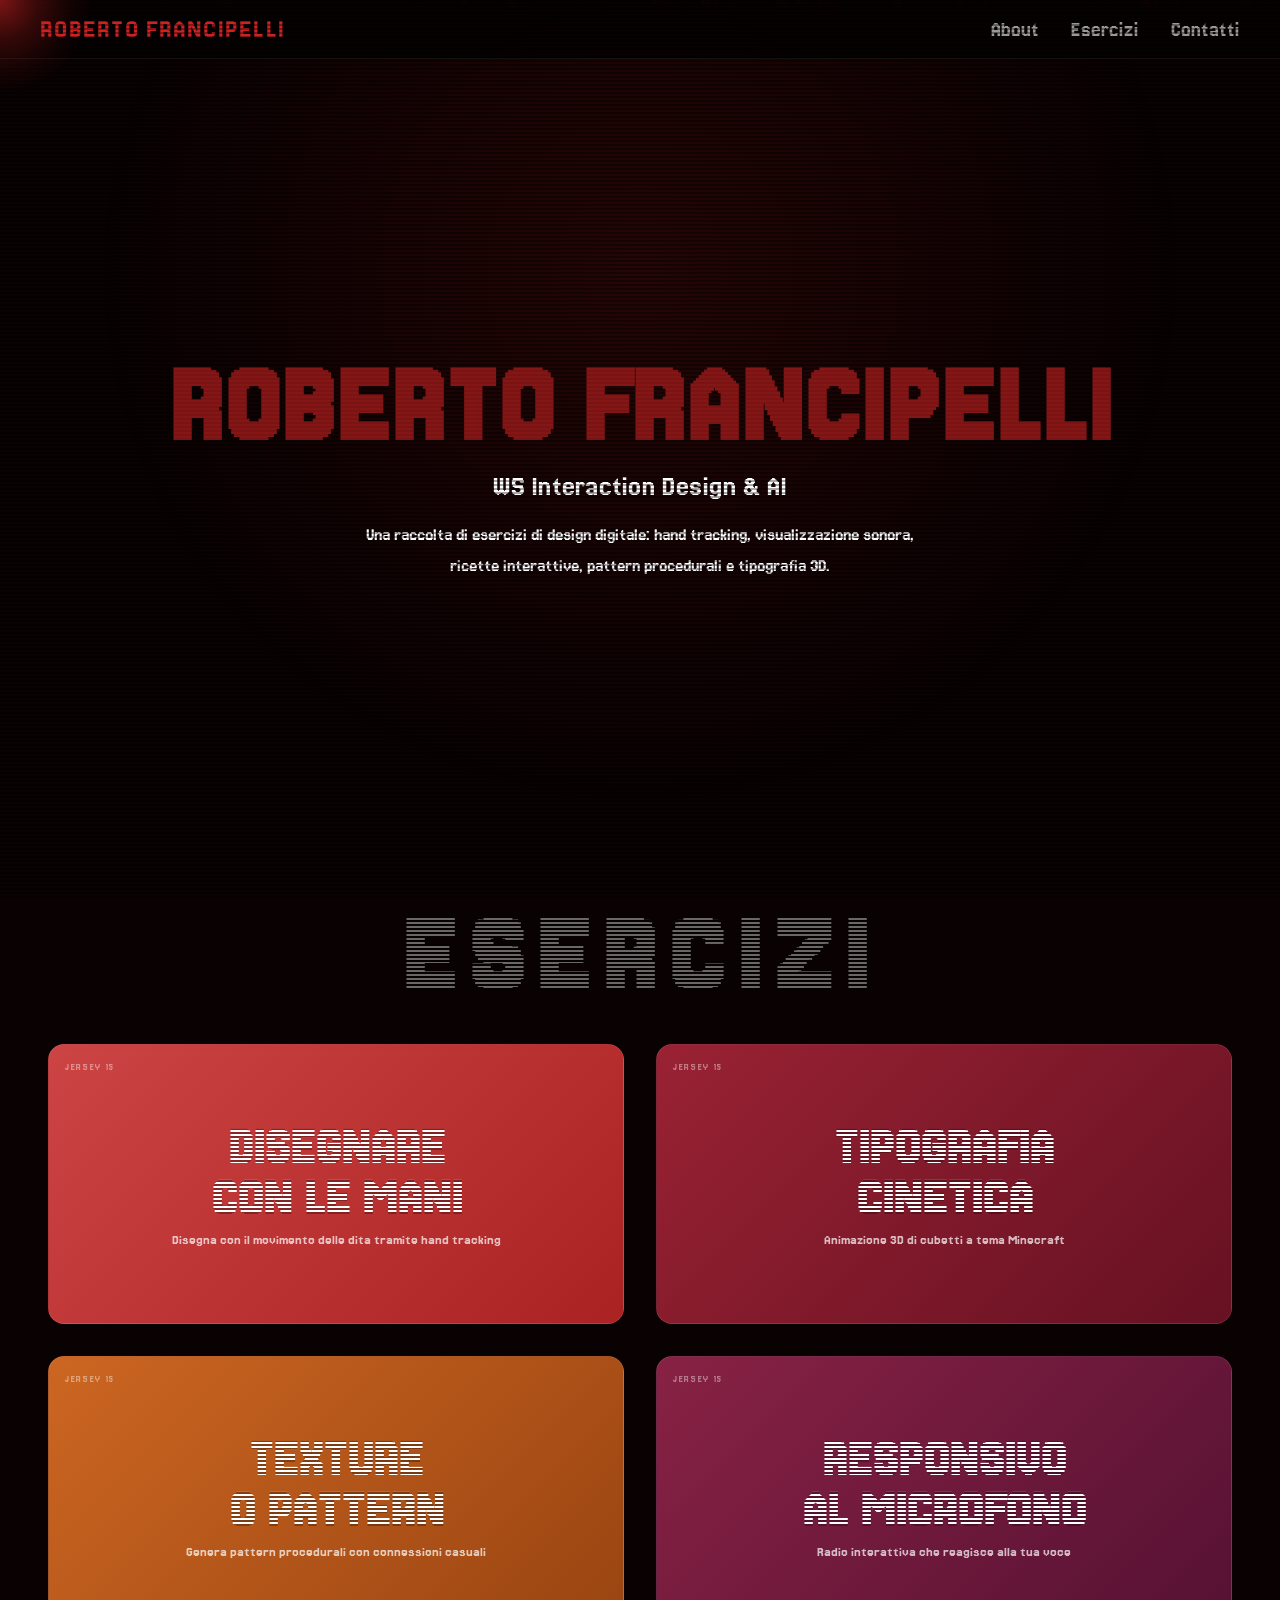
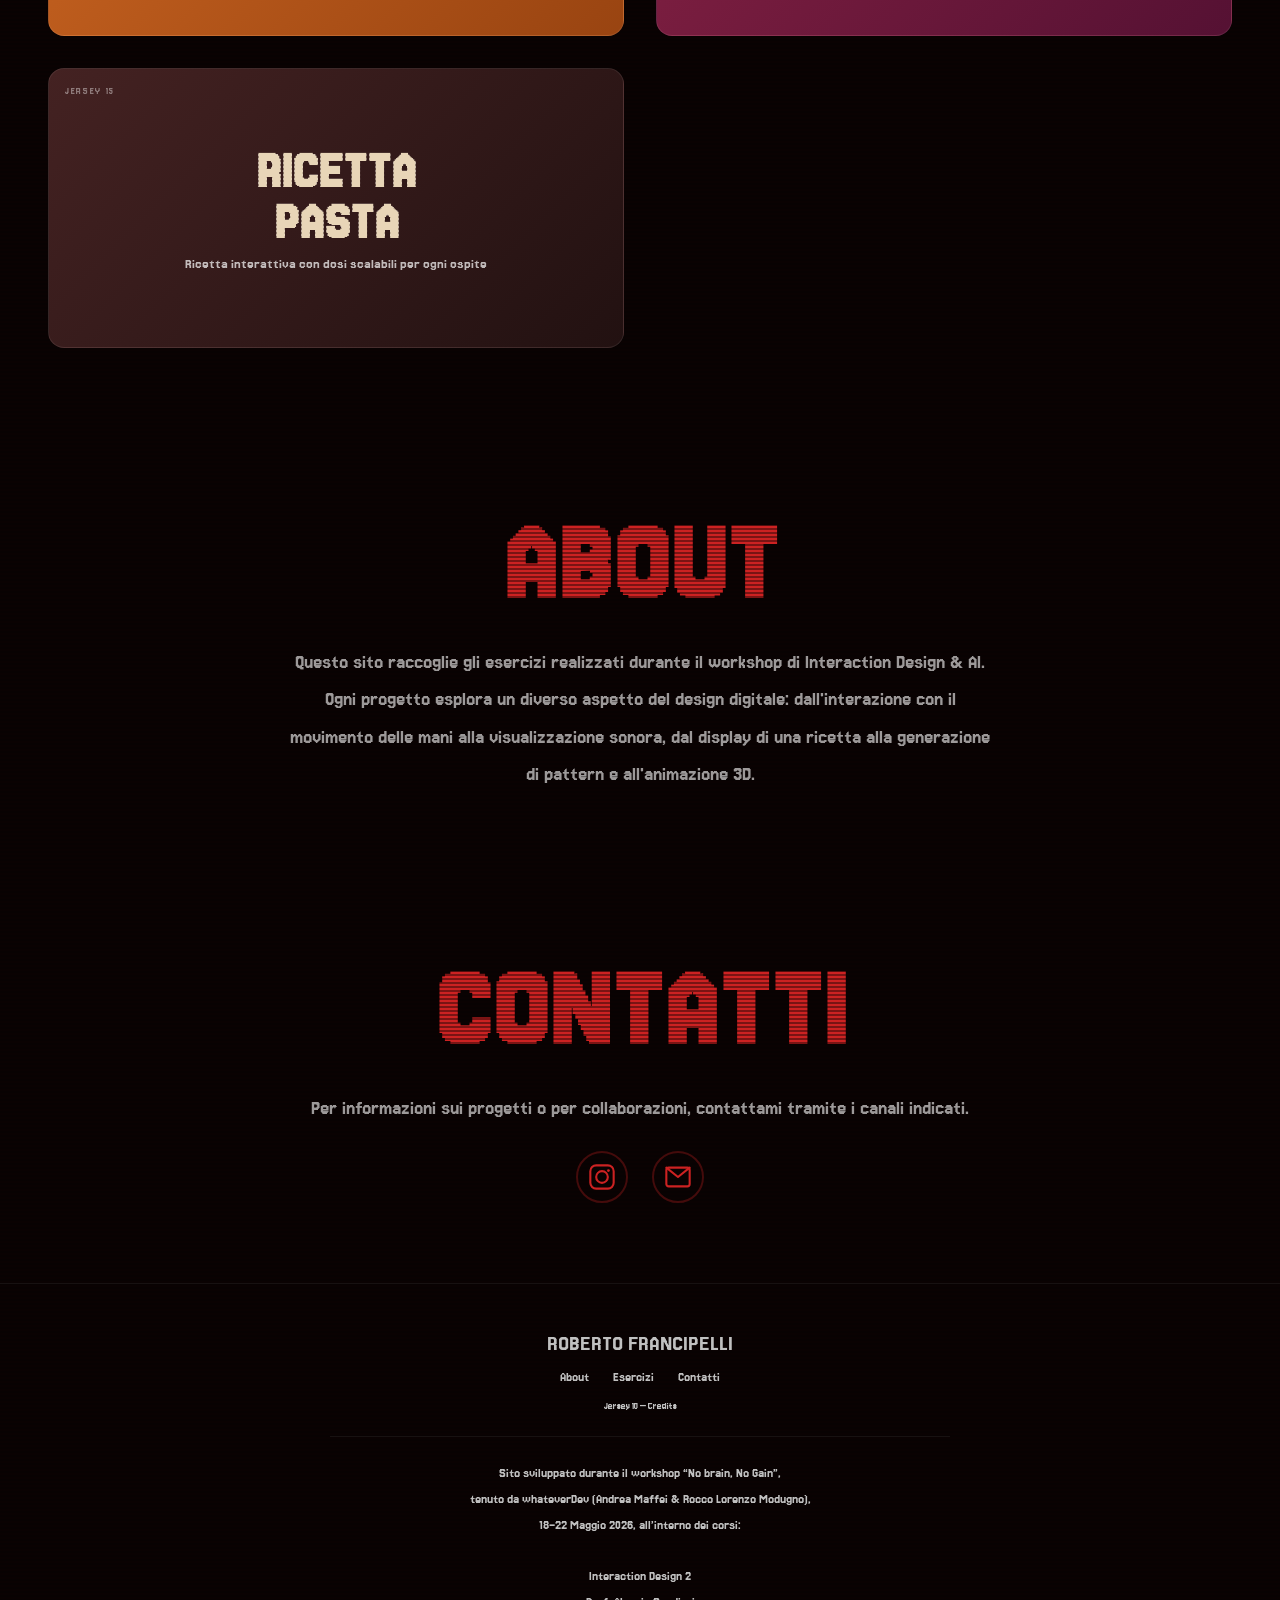
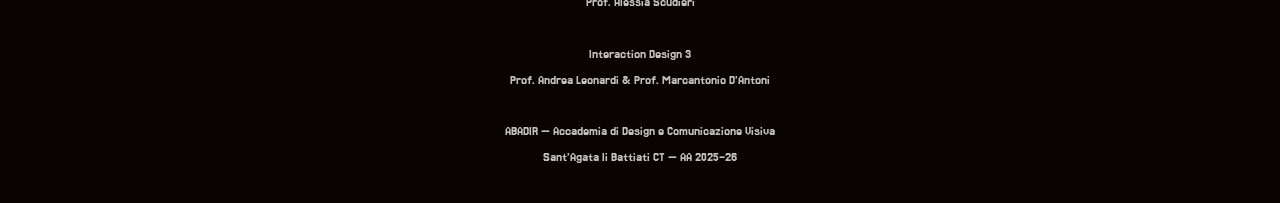
==== commit e59390a1: "Footer text color to #c0c0c0" ====
--- a/codebase/index.html
+++ b/codebase/index.html
@@ -347,7 +347,7 @@
 .footer-brand {
   font-family: 'Jersey 25', sans-serif;
   font-size: 1.4rem;
-  color: rgba(255,255,255,0.3);
+  color: #c0c0c0;
   margin-bottom: 1rem;
 }
 
@@ -362,7 +362,7 @@
 .footer-links a {
   font-family: 'Jersey 15', sans-serif;
   font-size: 0.9rem;
-  color: rgba(255,255,255,0.25);
+  color: #c0c0c0;
   text-decoration: none;
   transition: color 0.2s;
 }
@@ -372,13 +372,13 @@
 .footer-copy {
   font-family: 'Jersey 10', sans-serif;
   font-size: 0.7rem;
-  color: rgba(255,255,255,0.15);
+  color: #c0c0c0;
 }
 
 .footer-info {
   font-family: 'Jersey 15', sans-serif;
   font-size: 0.85rem;
-  color: rgba(255,255,255,0.3);
+  color: #c0c0c0;
   line-height: 1.9;
   max-width: 620px;
   margin: 1.5rem auto 0;
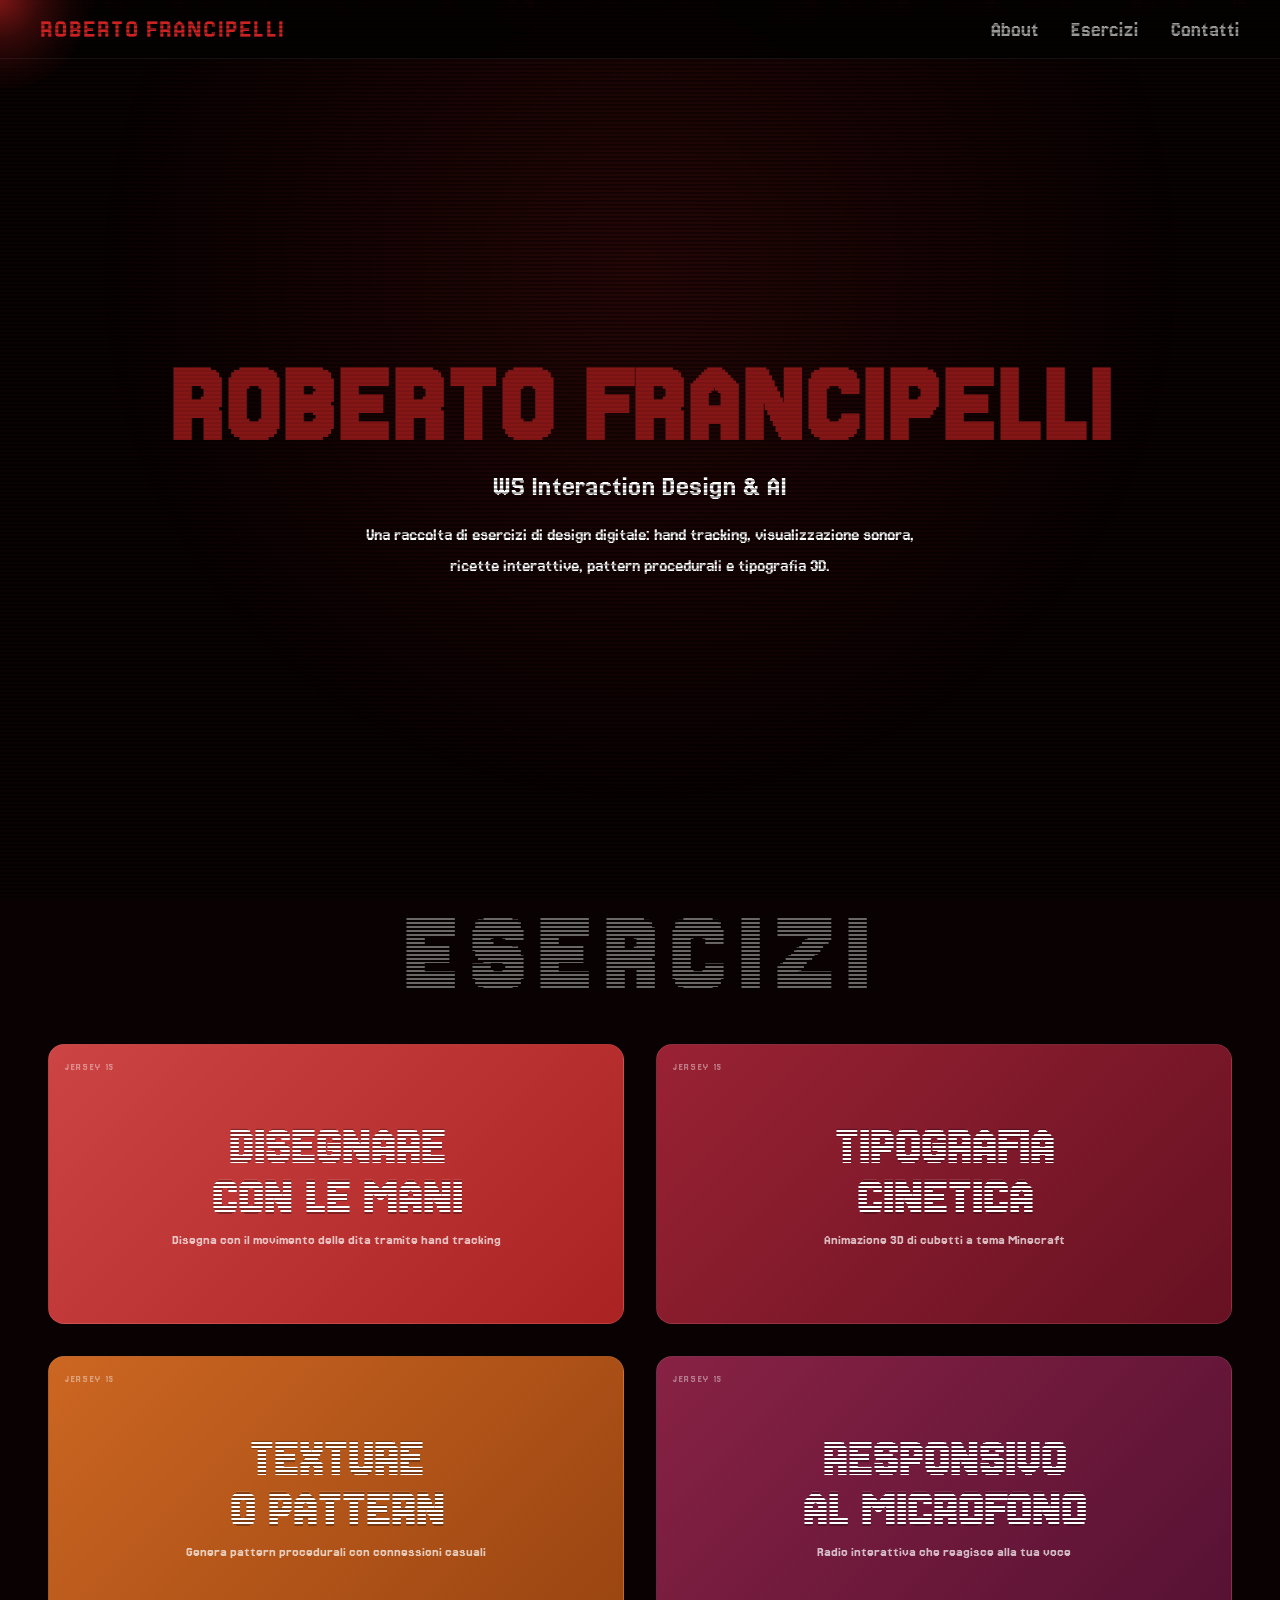
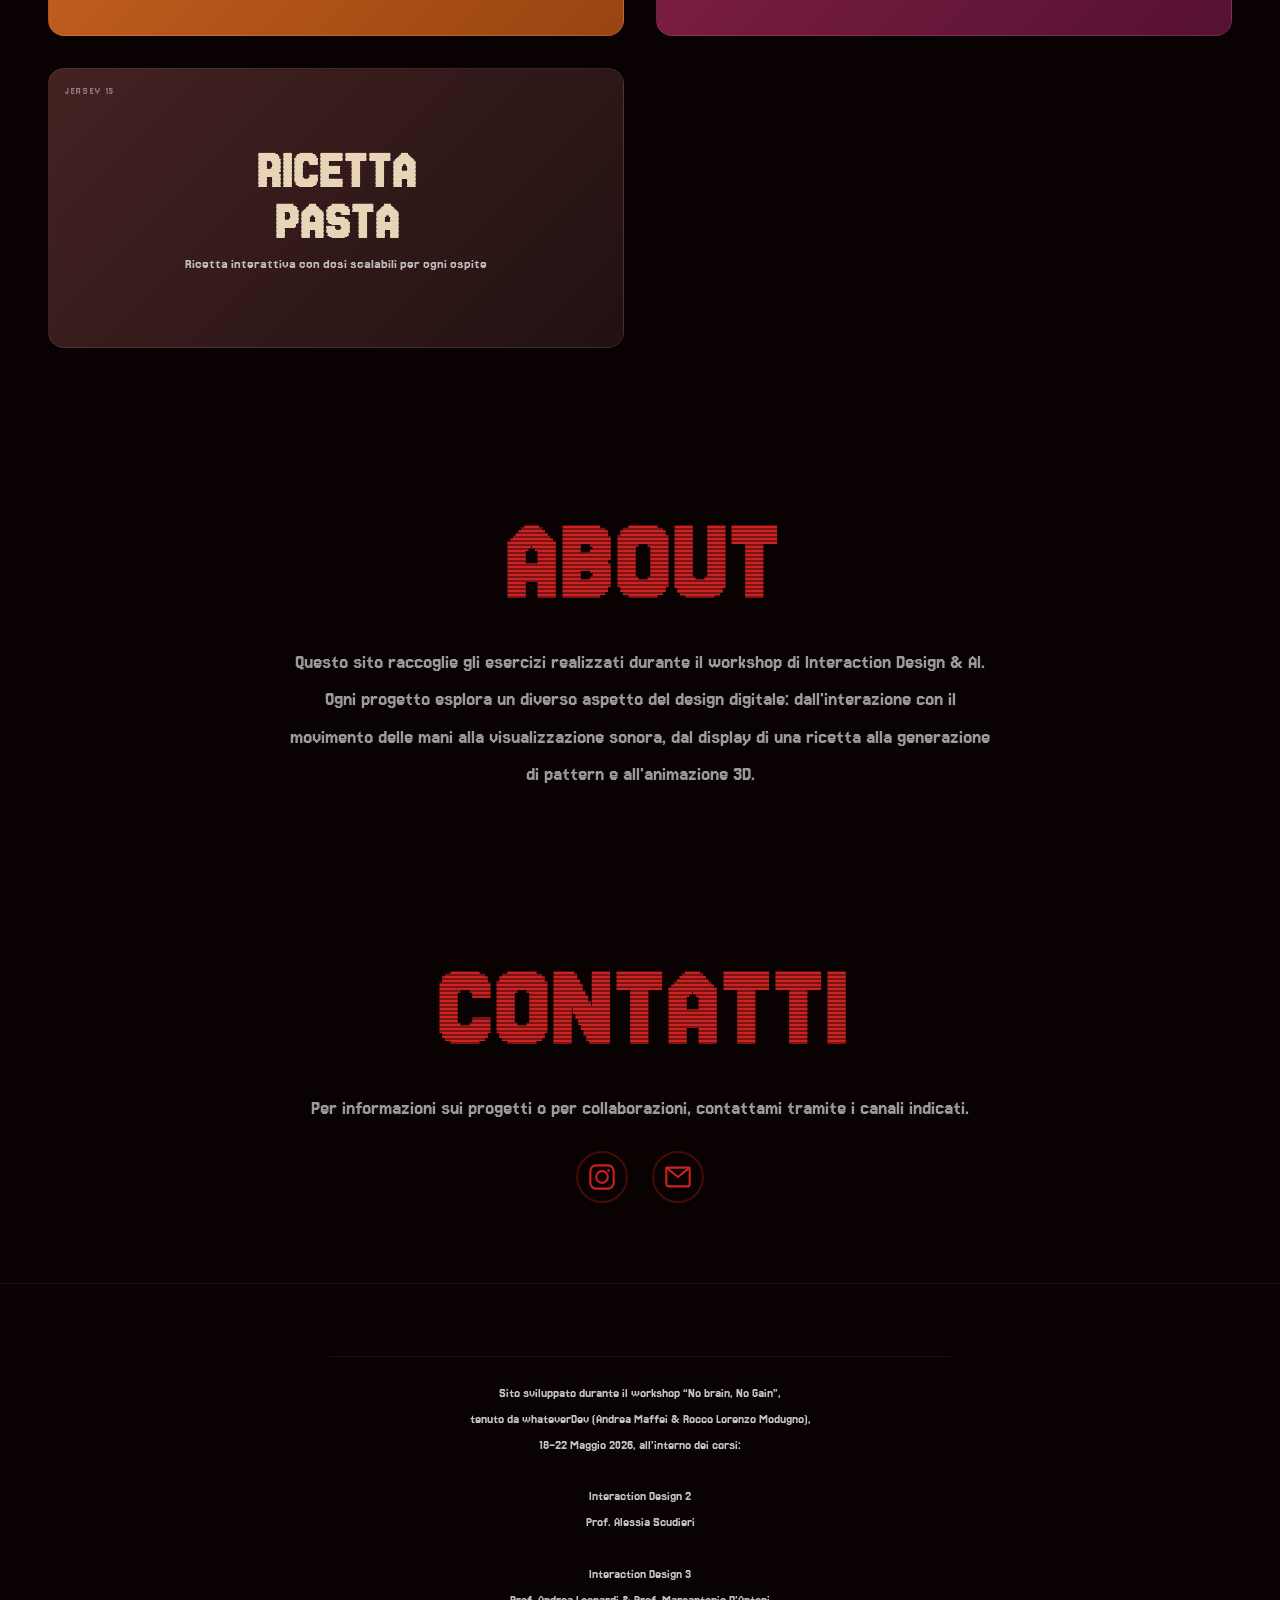
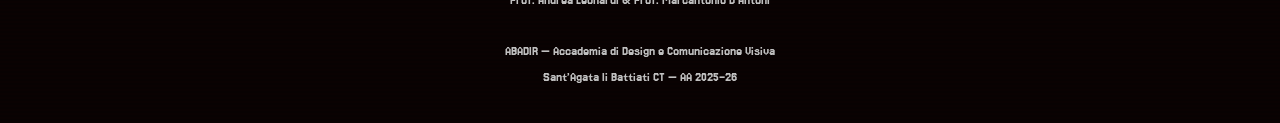
==== commit 27769a61: "Remove footer-brand, footer-links, footer-copy" ====
--- a/codebase/index.html
+++ b/codebase/index.html
@@ -342,37 +342,6 @@
   text-align: center;
   padding: 3rem 2rem 2rem;
   border-top: 1px solid rgba(255,255,255,0.06);
-}
-
-.footer-brand {
-  font-family: 'Jersey 25', sans-serif;
-  font-size: 1.4rem;
-  color: #c0c0c0;
-  margin-bottom: 1rem;
-}
-
-.footer-links {
-  display: flex;
-  justify-content: center;
-  gap: 1.5rem;
-  margin-bottom: 1rem;
-  flex-wrap: wrap;
-}
-
-.footer-links a {
-  font-family: 'Jersey 15', sans-serif;
-  font-size: 0.9rem;
-  color: #c0c0c0;
-  text-decoration: none;
-  transition: color 0.2s;
-}
-
-.footer-links a:hover { color: #cc2222; }
-
-.footer-copy {
-  font-family: 'Jersey 10', sans-serif;
-  font-size: 0.7rem;
-  color: #c0c0c0;
 }
 
 .footer-info {
@@ -528,13 +497,6 @@
   </section>
 
   <footer>
-    <div class="footer-brand">ROBERTO FRANCIPELLI</div>
-    <div class="footer-links">
-      <a href="#about">About</a>
-      <a href="#esercizi">Esercizi</a>
-      <a href="#contatti">Contatti</a>
-    </div>
-    <p class="footer-copy">Jersey 10 — Credits</p>
     <div class="footer-info">
       Sito sviluppato durante il workshop &ldquo;No brain, No Gain&rdquo;,<br>
       tenuto da whateverDev (Andrea Maffei &amp; Rocco Lorenzo Modugno),<br>
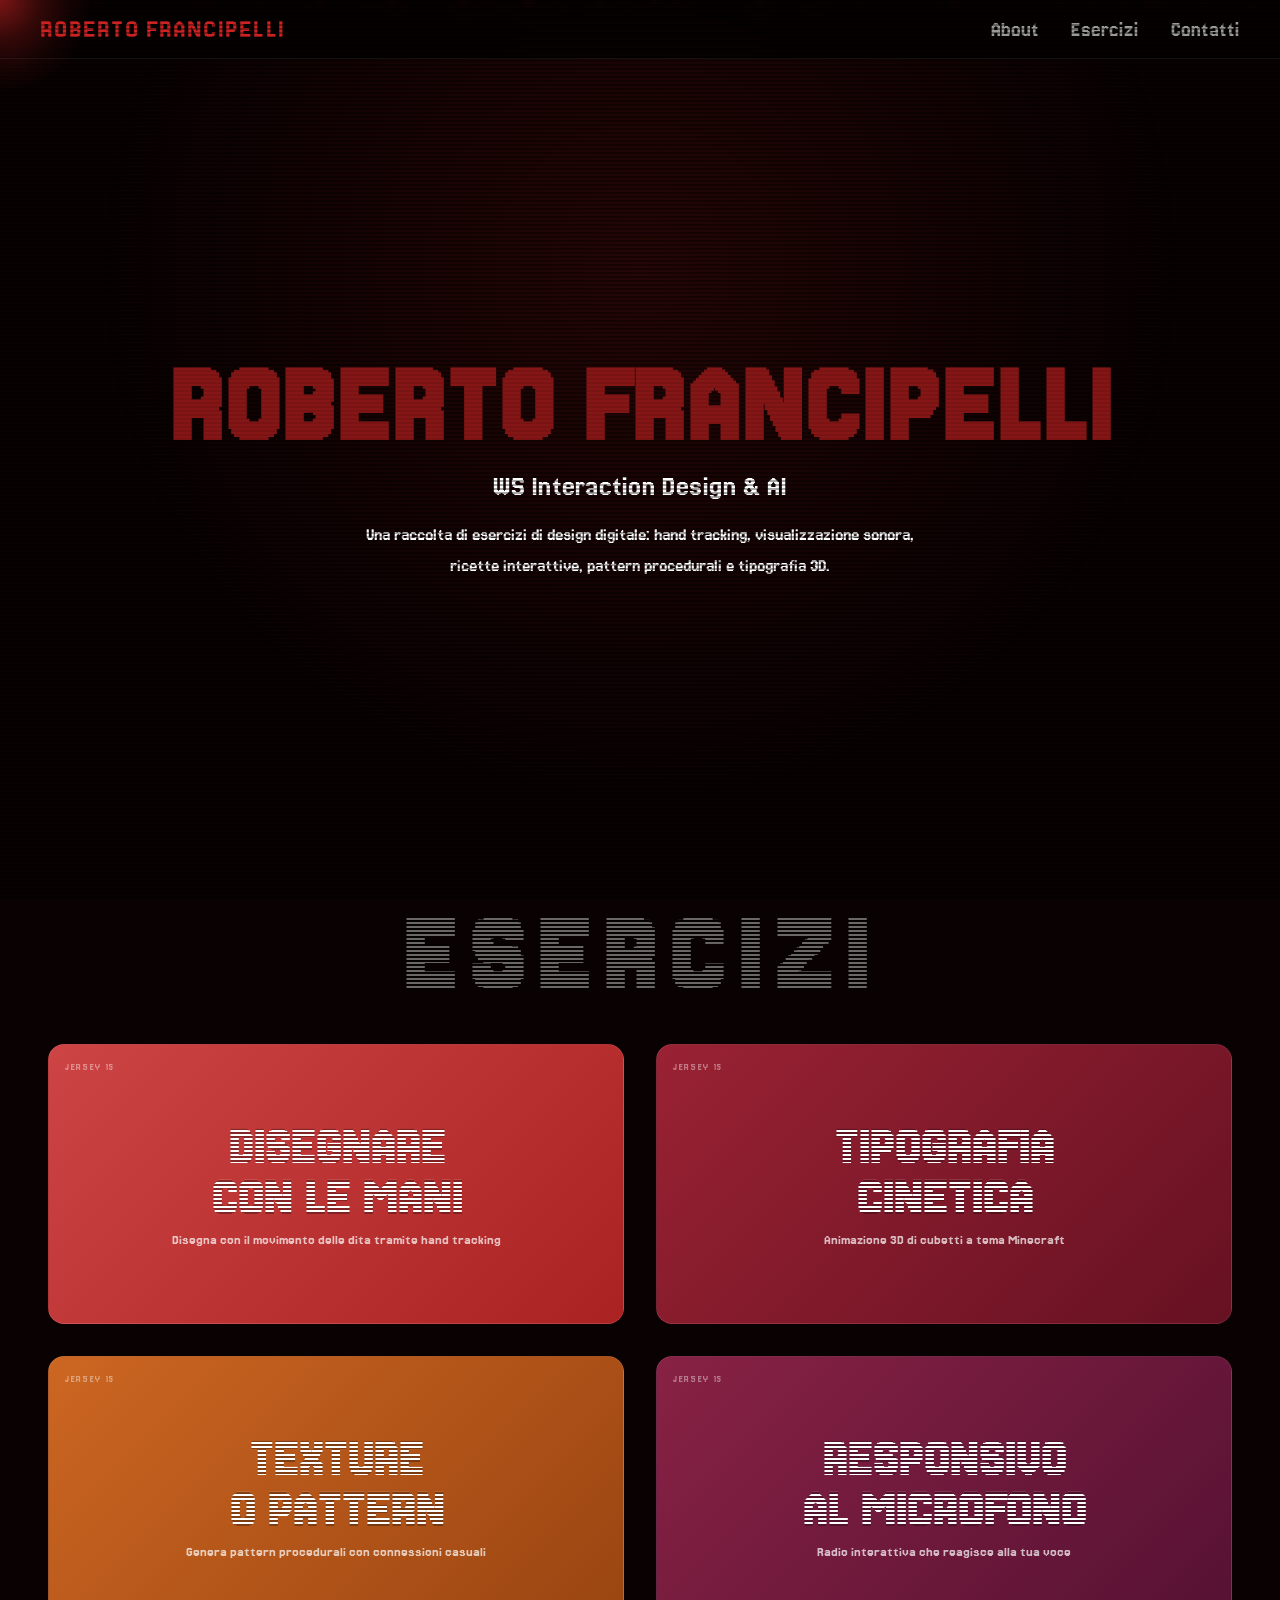
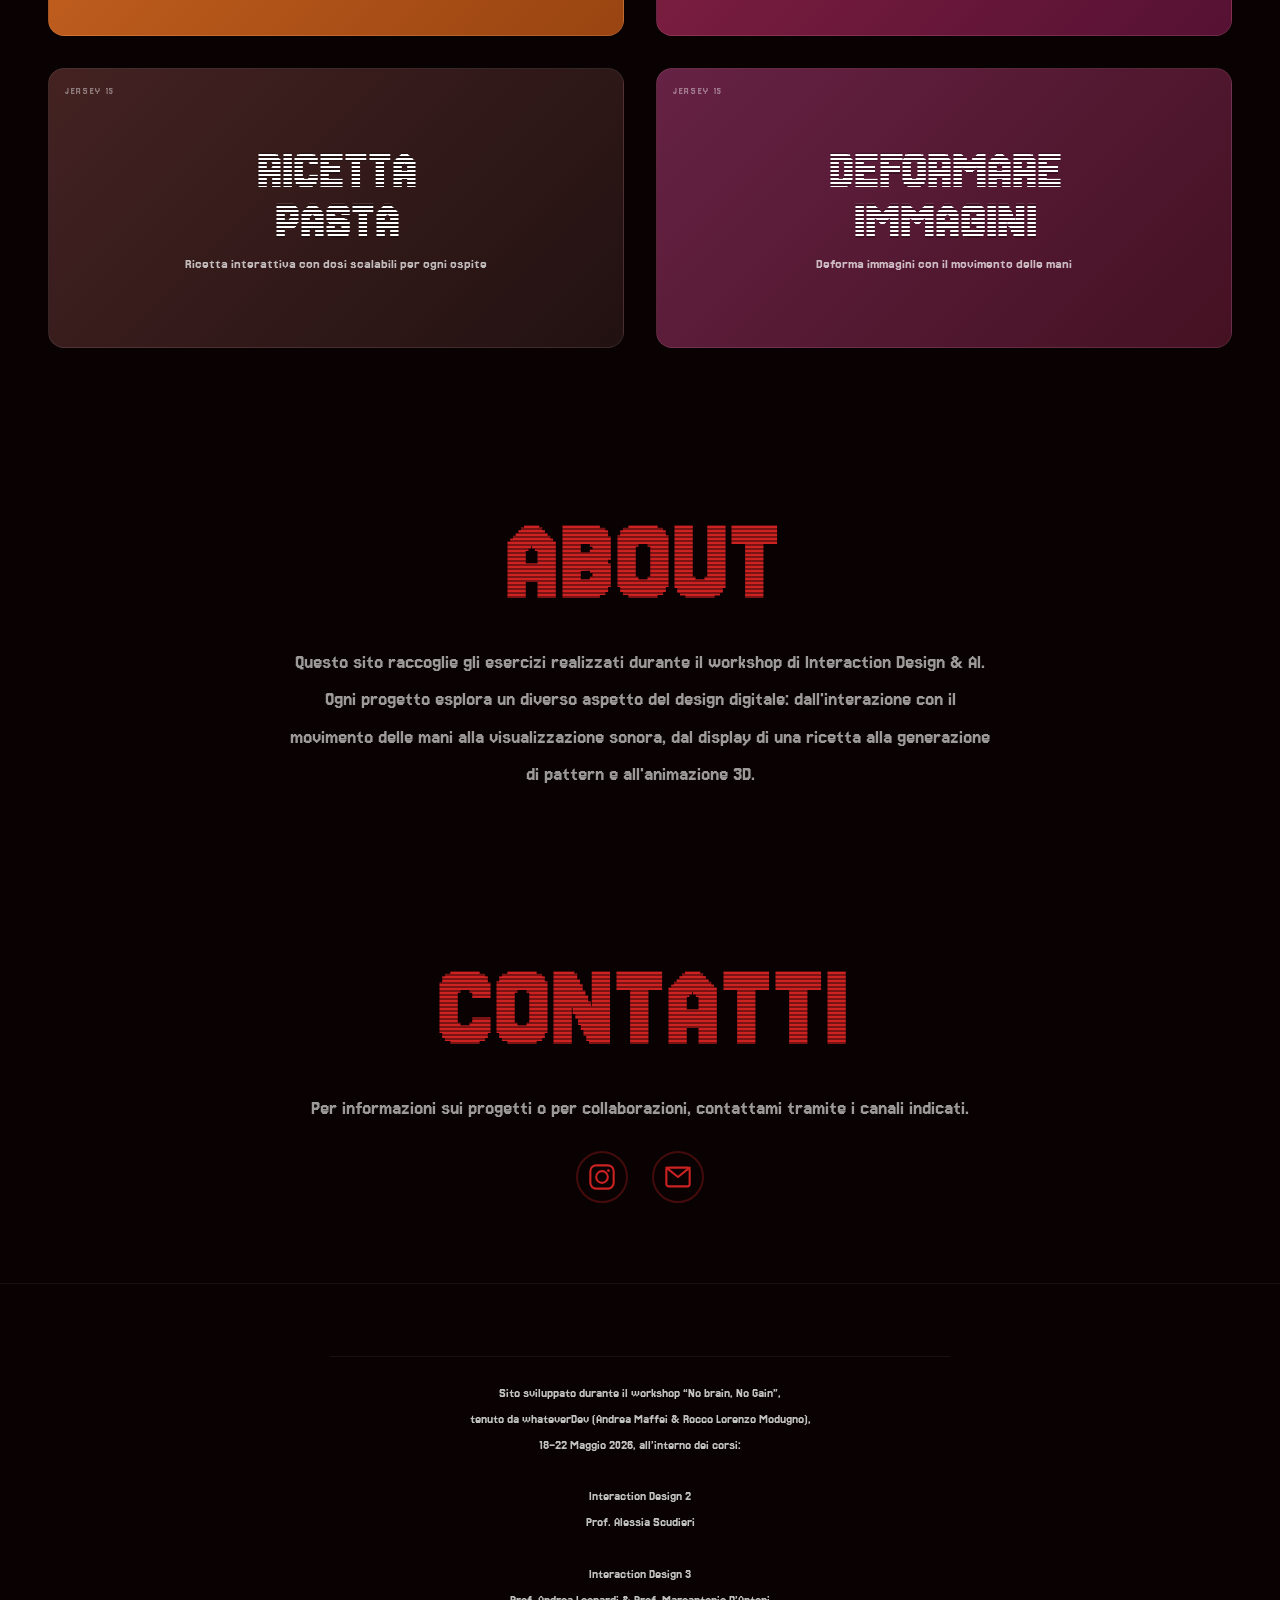
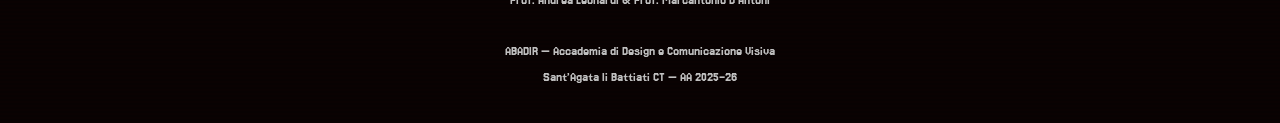
==== commit cf65f3c7: "Add new exercise: DEFORMARE IMMAGINI CON LE MANI" ====
--- a/codebase/index.html
+++ b/codebase/index.html
@@ -255,7 +255,7 @@
 .card-texture    { background: linear-gradient(135deg, #cc6622, #994411); }
 .card-responsivo { background: linear-gradient(135deg, #882244, #551133); }
 .card-ricetta    { background: linear-gradient(135deg, #442222, #221111); }
-.card-ricetta h2 { -webkit-text-fill-color: #e8d5b7; color: #e8d5b7; }
+.card-deformare  { background: linear-gradient(135deg, #662244, #441122); }
 
 /* ── About ── */
 .section {
@@ -462,6 +462,12 @@
         <span class="card-etichetta">Jersey 15</span>
         <h2>RICETTA<br>PASTA</h2>
         <p>Ricetta interattiva con dosi scalabili per ogni ospite</p>
+      </a>
+
+      <a class="card card-deformare" href="../DEFORMARE IMMAGINI CON LE MANI/codebase/index.html">
+        <span class="card-etichetta">Jersey 15</span>
+        <h2>DEFORMARE<br>IMMAGINI</h2>
+        <p>Deforma immagini con il movimento delle mani</p>
       </a>
 
     </div>
